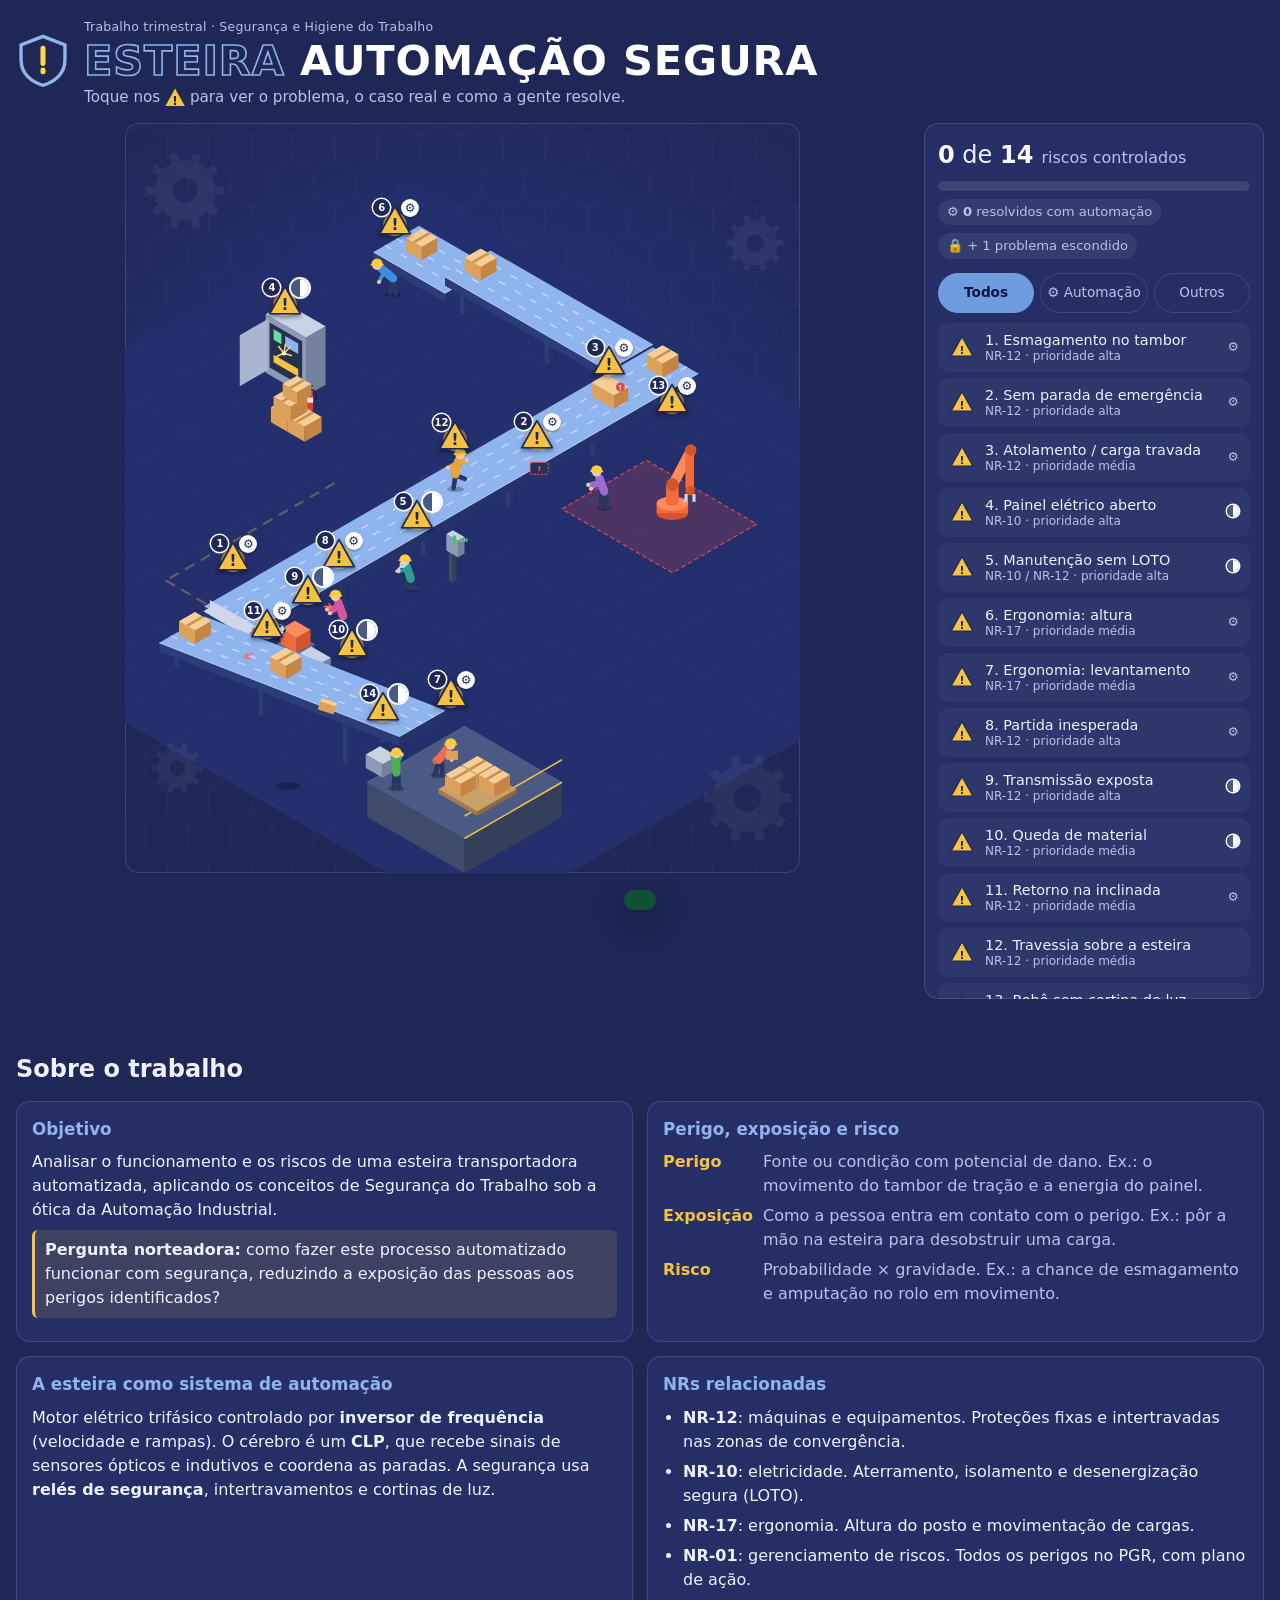
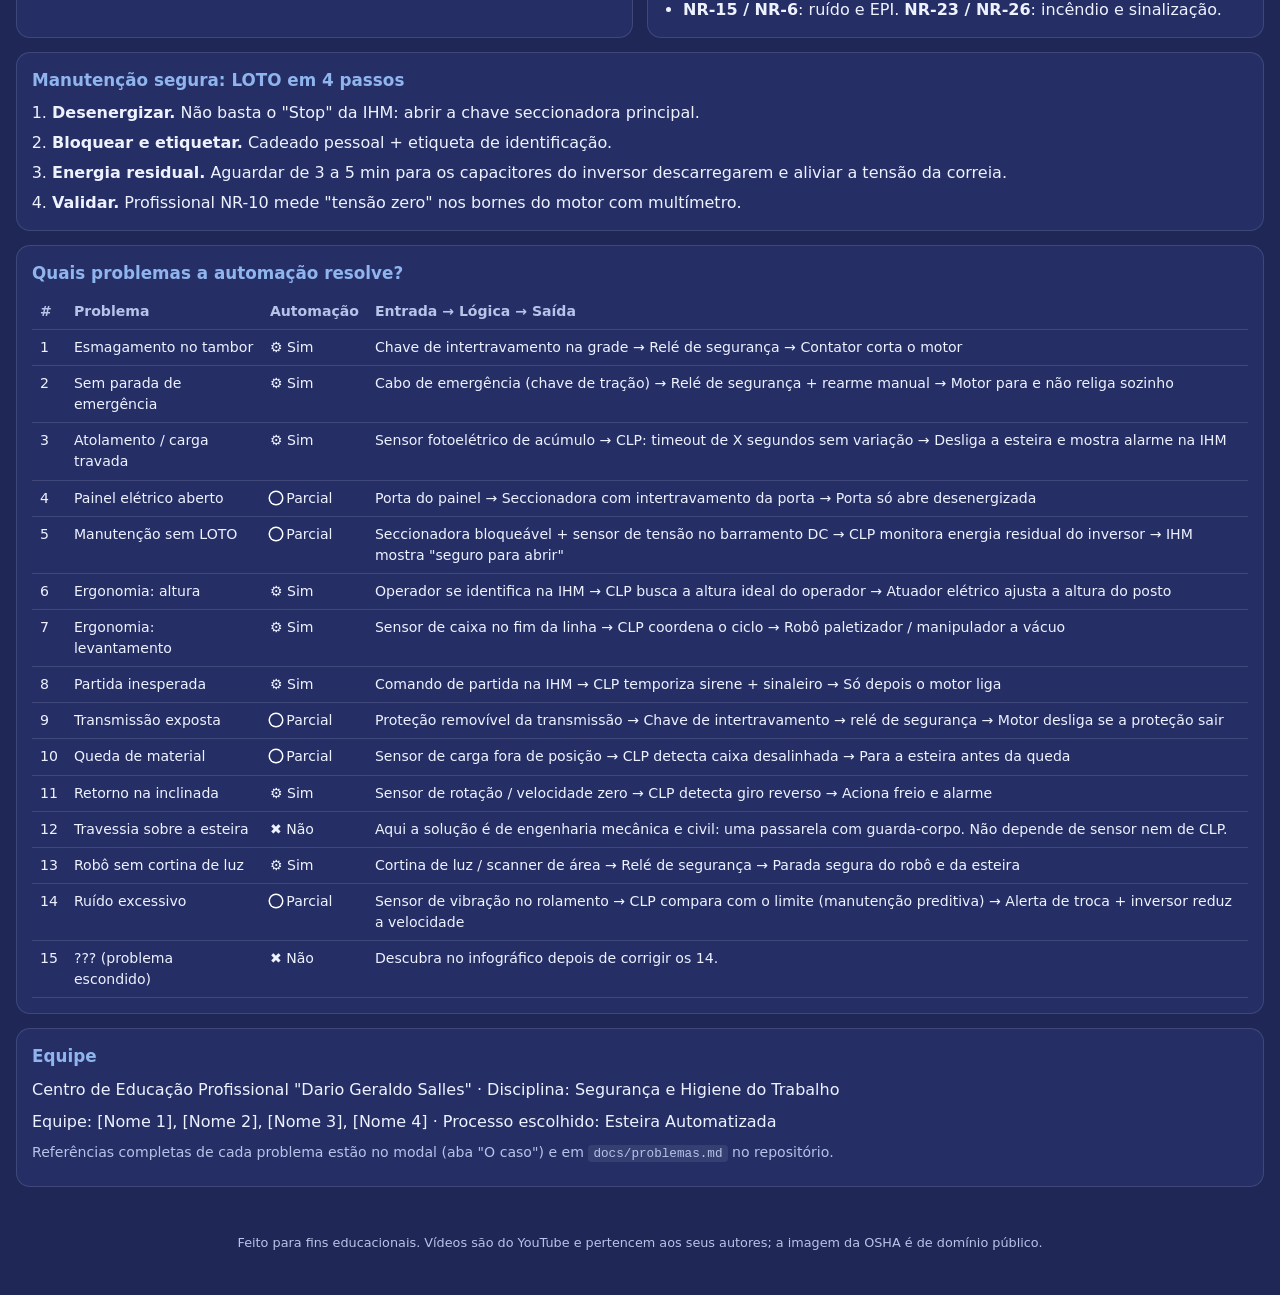
==== index.html @ 71535c14 "Infográfico interativo "Esteira Segura" Página estática (HTML/CSS/JS puro) com esteira isométrica an" ====
<!doctype html>
<html lang="pt-BR">
<head>
  <meta charset="utf-8">
  <meta name="viewport" content="width=device-width, initial-scale=1, viewport-fit=cover">
  <title>Esteira Segura</title>
  <meta name="description" content="Infográfico interativo: os riscos de uma esteira automatizada e como a automação e as NRs resolvem cada um.">
  <meta name="theme-color" content="#1e2756">
  <link rel="icon" href="data:image/svg+xml,%3Csvg xmlns='http://www.w3.org/2000/svg' viewBox='0 0 64 64'%3E%3Cpath d='M32 4 L58 14 V32 C58 48 46 58 32 62 C18 58 6 48 6 32 V14 Z' fill='%232ecc71'/%3E%3Cpath d='M20 32 l9 9 l16 -18' stroke='white' stroke-width='6' fill='none' stroke-linecap='round'/%3E%3C/svg%3E">
  <link rel="stylesheet" href="css/style.css">
</head>
<body>
  <a class="pular" href="#legenda">Pular para a lista de problemas</a>

  <header class="topo">
    <div class="topo-icone" aria-hidden="true">
      <svg viewBox="0 0 64 64"><path d="M32 4 L58 14 V32 C58 48 46 58 32 62 C18 58 6 48 6 32 V14 Z" fill="none" stroke="currentColor" stroke-width="4"/><path d="M32 18 v18 M32 44 v2" stroke="#ffd84d" stroke-width="6" stroke-linecap="round"/></svg>
    </div>
    <div>
      <p class="topo-pre">Trabalho trimestral · Segurança e Higiene do Trabalho</p>
      <h1><span class="contorno">ESTEIRA</span> <span class="forte">AUTOMAÇÃO SEGURA</span></h1>
      <p class="topo-sub">Toque nos <span class="mini-alerta" aria-hidden="true">!</span> para ver o problema, o caso real e como a gente resolve.</p>
    </div>
  </header>

  <main class="layout">
    <section class="palco" aria-label="Infográfico da esteira">
      <div class="banner-escondido" id="banner-escondido" hidden>
        <strong>Ainda falta um!</strong> Turma, encontrem o problema escondido 🔍
        <button type="button" class="btn-link" id="btn-dica">Preciso de uma dica</button>
      </div>
      <div class="palco-scroll" id="palco-scroll">
        <div class="palco-inner" id="palco">
          <!-- SVG do cenário e pins entram aqui (js/app.js) -->
        </div>
      </div>
      <p class="dica-arraste" id="dica-arraste" aria-hidden="true">↔ arraste para explorar a esteira</p>
    </section>

    <aside class="painel-lateral" aria-label="Progresso e lista de problemas">
      <div class="placar">
        <div class="placar-linha">
          <span class="placar-num"><b id="cont-resolvidos">0</b> de <b id="cont-total">14</b></span>
          <span class="placar-txt">riscos controlados</span>
        </div>
        <div class="barra" role="progressbar" aria-valuemin="0" aria-valuemax="14" aria-valuenow="0" id="barra"><span id="barra-fill"></span></div>
        <div class="placar-extra">
          <span class="chip-auto">⚙ <b id="cont-auto">0</b> resolvidos com automação</span>
          <span class="chip-oculto" id="chip-oculto">🔒 + 1 problema escondido</span>
        </div>
      </div>

      <div class="filtros" role="group" aria-label="Filtrar problemas">
        <button type="button" class="filtro ativo" data-filtro="todos" aria-pressed="true">Todos</button>
        <button type="button" class="filtro" data-filtro="auto" aria-pressed="false">⚙ Automação</button>
        <button type="button" class="filtro" data-filtro="outros" aria-pressed="false">Outros</button>
      </div>

      <ol class="legenda" id="legenda"></ol>

      <div class="acoes-lateral">
        <button type="button" class="btn-sec" id="btn-reiniciar">↺ Reiniciar</button>
        <a class="btn-sec" href="#sobre">Sobre o trabalho ↓</a>
      </div>
    </aside>
  </main>

  <section class="sobre" id="sobre" aria-labelledby="sobre-titulo">
    <h2 id="sobre-titulo">Sobre o trabalho</h2>
    <div class="sobre-grid">
      <article class="cartao">
        <h3>Objetivo</h3>
        <p>Analisar o funcionamento e os riscos de uma esteira transportadora automatizada, aplicando os conceitos de Segurança do Trabalho sob a ótica da Automação Industrial.</p>
        <p class="destaque"><b>Pergunta norteadora:</b> como fazer este processo automatizado funcionar com segurança, reduzindo a exposição das pessoas aos perigos identificados?</p>
      </article>
      <article class="cartao">
        <h3>Perigo, exposição e risco</h3>
        <dl class="triade">
          <dt>Perigo</dt><dd>Fonte ou condição com potencial de dano. Ex.: o movimento do tambor de tração e a energia do painel.</dd>
          <dt>Exposição</dt><dd>Como a pessoa entra em contato com o perigo. Ex.: pôr a mão na esteira para desobstruir uma carga.</dd>
          <dt>Risco</dt><dd>Probabilidade × gravidade. Ex.: a chance de esmagamento e amputação no rolo em movimento.</dd>
        </dl>
      </article>
      <article class="cartao">
        <h3>A esteira como sistema de automação</h3>
        <p>Motor elétrico trifásico controlado por <b>inversor de frequência</b> (velocidade e rampas). O cérebro é um <b>CLP</b>, que recebe sinais de sensores ópticos e indutivos e coordena as paradas. A segurança usa <b>relés de segurança</b>, intertravamentos e cortinas de luz.</p>
      </article>
      <article class="cartao">
        <h3>NRs relacionadas</h3>
        <ul class="lista-nr">
          <li><b>NR-12</b>: máquinas e equipamentos. Proteções fixas e intertravadas nas zonas de convergência.</li>
          <li><b>NR-10</b>: eletricidade. Aterramento, isolamento e desenergização segura (LOTO).</li>
          <li><b>NR-17</b>: ergonomia. Altura do posto e movimentação de cargas.</li>
          <li><b>NR-01</b>: gerenciamento de riscos. Todos os perigos no PGR, com plano de ação.</li>
          <li><b>NR-15 / NR-6</b>: ruído e EPI. <b>NR-23 / NR-26</b>: incêndio e sinalização.</li>
        </ul>
      </article>
      <article class="cartao cartao-largo">
        <h3>Manutenção segura: LOTO em 4 passos</h3>
        <ol class="passos-loto">
          <li><b>Desenergizar.</b> Não basta o "Stop" da IHM: abrir a chave seccionadora principal.</li>
          <li><b>Bloquear e etiquetar.</b> Cadeado pessoal + etiqueta de identificação.</li>
          <li><b>Energia residual.</b> Aguardar de 3 a 5 min para os capacitores do inversor descarregarem e aliviar a tensão da correia.</li>
          <li><b>Validar.</b> Profissional NR-10 mede "tensão zero" nos bornes do motor com multímetro.</li>
        </ol>
      </article>
      <article class="cartao cartao-largo">
        <h3>Quais problemas a automação resolve?</h3>
        <div class="tabela-wrap">
          <table class="tabela-auto" id="tabela-auto">
            <thead><tr><th>#</th><th>Problema</th><th>Automação</th><th>Entrada → Lógica → Saída</th></tr></thead>
            <tbody></tbody>
          </table>
        </div>
      </article>
      <article class="cartao cartao-largo">
        <h3>Equipe</h3>
        <p>Centro de Educação Profissional "Dario Geraldo Salles" · Disciplina: Segurança e Higiene do Trabalho</p>
        <p>Equipe: [Nome 1], [Nome 2], [Nome 3], [Nome 4] · Processo escolhido: Esteira Automatizada</p>
        <p class="nota">Referências completas de cada problema estão no modal (aba "O caso") e em <code>docs/problemas.md</code> no repositório.</p>
      </article>
    </div>
  </section>

  <footer class="rodape">
    <p>Feito para fins educacionais. Vídeos são do YouTube e pertencem aos seus autores; a imagem da OSHA é de domínio público.</p>
  </footer>

  <!-- Modal -->
  <div class="modal" id="modal" hidden>
    <div class="modal-fundo" data-fechar></div>
    <div class="modal-caixa" role="dialog" aria-modal="true" aria-labelledby="modal-titulo">
      <header class="modal-topo">
        <div class="modal-icone" id="modal-icone" aria-hidden="true"></div>
        <div class="modal-cab">
          <div class="modal-tags" id="modal-tags"></div>
          <h2 id="modal-titulo">Problema</h2>
        </div>
        <button type="button" class="modal-x" data-fechar aria-label="Fechar">×</button>
      </header>
      <nav class="abas" role="tablist">
        <button type="button" role="tab" class="aba" data-aba="video" aria-selected="true">▶ Vídeo</button>
        <button type="button" role="tab" class="aba" data-aba="caso" aria-selected="false">O caso</button>
        <button type="button" role="tab" class="aba" data-aba="solucao" aria-selected="false">Como resolvemos</button>
      </nav>
      <div class="modal-corpo" id="modal-corpo">
        <section class="painel-aba" data-painel="video" role="tabpanel"></section>
        <section class="painel-aba" data-painel="caso" role="tabpanel" hidden></section>
        <section class="painel-aba" data-painel="solucao" role="tabpanel" hidden></section>
      </div>
      <footer class="modal-rodape">
        <button type="button" class="btn-sec" id="btn-proxima">Próxima →</button>
        <button type="button" class="btn-corrigir" id="btn-corrigir">🛡 Corrigir problema</button>
      </footer>
    </div>
  </div>

  <div class="toast" id="toast" role="status" aria-live="polite"></div>
  <div class="confete" id="confete" aria-hidden="true"></div>

  <div class="selo-final" id="selo-final" hidden>
    <div class="selo-caixa" role="dialog" aria-modal="true" aria-labelledby="selo-titulo">
      <div class="selo-escudo" aria-hidden="true">
        <svg viewBox="0 0 64 64"><path d="M32 4 L58 14 V32 C58 48 46 58 32 62 C18 58 6 48 6 32 V14 Z" fill="#2ecc71"/><path d="M20 32 l9 9 l16 -18" stroke="#fff" stroke-width="6" fill="none" stroke-linecap="round"/></svg>
      </div>
      <h2 id="selo-titulo">ESTEIRA SEGURA</h2>
      <p id="selo-texto">Todos os riscos foram controlados.</p>
      <button type="button" class="btn-corrigir" id="btn-selo-ok">Continuar</button>
    </div>
  </div>

  <script src="js/data.js"></script>
  <script src="js/iso.js"></script>
  <script src="js/scene.js"></script>
  <script src="js/animations.js"></script>
  <script src="js/app.js"></script>
</body>
</html>
---- css/style.css ----
/* ===== Tokens ===== */
:root {
  --bg: #1e2756;
  --bg-2: #252f66;
  --bg-3: #2d3878;
  --linha: rgba(255, 255, 255, .12);
  --texto: #eef2ff;
  --texto-2: #b8c3e8;
  --azul: #6f9be0;
  --azul-claro: #8fb4ee;
  --laranja: #f26b3a;
  --amarelo: #f5c242;
  --verde: #2ecc71;
  --verde-esc: #1e9e55;
  --vermelho: #e04848;
  --raio: 14px;
  --sombra: 0 10px 30px rgba(0, 0, 0, .35);
  --fonte: system-ui, -apple-system, "Segoe UI", Roboto, Ubuntu, "Helvetica Neue", Arial, sans-serif;
  color-scheme: dark;
}

* { box-sizing: border-box; }
html { -webkit-text-size-adjust: 100%; scroll-behavior: smooth; }
body {
  margin: 0;
  background: var(--bg);
  color: var(--texto);
  font-family: var(--fonte);
  font-size: 16px;
  line-height: 1.5;
  overflow-x: hidden;
}
button { font: inherit; color: inherit; }
a { color: var(--azul-claro); }
code { background: rgba(255,255,255,.08); padding: 1px 5px; border-radius: 4px; font-size: .9em; }

.pular { position: absolute; left: -9999px; }
.pular:focus { left: 16px; top: 16px; z-index: 99; background: var(--amarelo); color: #222; padding: 8px 12px; border-radius: 8px; }

:focus-visible { outline: 3px solid var(--amarelo); outline-offset: 2px; }

/* ===== Topo ===== */
.topo {
  display: flex; gap: 14px; align-items: center;
  padding: 18px 16px 6px;
  max-width: 1280px; margin: 0 auto;
}
.topo-icone { width: 54px; flex: 0 0 54px; color: var(--azul-claro); }
.topo-pre { margin: 0; font-size: .78rem; color: var(--texto-2); letter-spacing: .02em; }
h1 { margin: 2px 0 2px; line-height: 1.05; font-size: clamp(1.5rem, 6vw, 2.6rem); letter-spacing: .02em; }
h1 .contorno { color: transparent; -webkit-text-stroke: 1.6px var(--azul-claro); font-weight: 900; }
h1 .forte { font-weight: 800; color: #fff; }
.topo-sub { margin: 4px 0 0; color: var(--texto-2); font-size: .95rem; }
.mini-alerta {
  display: inline-grid; place-items: center; width: 20px; height: 18px; vertical-align: -3px;
  background: var(--amarelo); color: #222; font-weight: 900; font-size: 12px;
  clip-path: polygon(50% 0, 100% 100%, 0 100%); padding-top: 4px;
}

/* ===== Layout ===== */
.layout {
  display: grid; gap: 16px;
  grid-template-columns: minmax(0, 1fr);
  max-width: 1280px; margin: 0 auto; padding: 8px 16px 24px;
}
@media (min-width: 1000px) {
  .layout { grid-template-columns: minmax(0, 1fr) 340px; align-items: start; }
  .painel-lateral { position: sticky; top: 12px; max-height: calc(100vh - 24px); overflow: auto; }
}

/* ===== Palco ===== */
.palco { position: relative; min-width: 0; }
.palco-inner {
  position: relative;
  width: 100%;
  max-width: calc((100vh - 150px) * .9);
  min-width: 288px;
  margin: 0 auto;
  aspect-ratio: 900 / 1000;
  border-radius: var(--raio);
  background: radial-gradient(120% 80% at 50% 40%, #27327a 0%, #1e2756 70%);
  box-shadow: inset 0 0 0 1px var(--linha);
  overflow: hidden;
}
@media (max-width: 999px) { .palco-inner { max-width: 100%; } }
.dica-arraste { display: none; }
/* celular: cenário maior que a tela, com rolagem lateral (como um mapa) */
@media (max-width: 640px) {
  .palco-scroll { overflow-x: auto; overflow-y: hidden; margin: 0 -16px; padding: 0 16px; -webkit-overflow-scrolling: touch; scrollbar-width: thin; }
  .palco-inner { width: 600px; max-width: none; }
  .dica-arraste { display: block; text-align: center; font-size: .8rem; color: var(--texto-2); margin: 6px 0 0; transition: opacity .4s; }
  .dica-arraste.some { opacity: 0; }
}
.cena { position: absolute; inset: 0; width: 100%; height: 100%; display: block; }

/* ===== Animações do cenário ===== */
.belt-dash { animation: correia 1.1s linear infinite; }
@keyframes correia { to { stroke-dashoffset: -24; } }
.spin-dash { animation: correia 1.4s linear infinite; }
.correia-anda { animation: correia .5s linear infinite; }
.spin { animation: gira 1.2s linear infinite; }
.gira { animation: gira 40s linear infinite; }
.gira-rev { animation: gira 50s linear infinite reverse; }
@keyframes gira { to { transform: rotate(360deg); } }
.mover { animation: mover var(--t) linear infinite; animation-delay: var(--d); }
@keyframes mover {
  0% { transform: translate(0, 0); opacity: 0; }
  6% { opacity: 1; }
  94% { opacity: 1; }
  100% { transform: translate(var(--dx), var(--dy)); opacity: 0; }
}
.escorrega { animation: escorrega 2.6s ease-in infinite; }
@keyframes escorrega {
  0%, 25% { transform: translate(0, 0); }
  80%, 100% { transform: translate(var(--dx), var(--dy)); }
}
.cai { animation: cai 2.4s ease-in infinite; }
@keyframes cai {
  0%, 30% { transform: translate(0, 0) rotate(0); opacity: 1; }
  85% { transform: translate(-8px, 70px) rotate(-60deg); opacity: 1; }
  100% { transform: translate(-8px, 70px) rotate(-60deg); opacity: 0; }
}
.treme { animation: treme .25s linear infinite; }
@keyframes treme { 50% { transform: translate(1px, -1px); } }
.blink { animation: blink 1s steps(2, start) infinite; }
@keyframes blink { to { visibility: hidden; } }
.feixe { animation: feixe 1.2s ease-in-out infinite; }
@keyframes feixe { 50% { opacity: .35; } }
.faisca { animation: faisca .7s steps(2) infinite; transform-box: fill-box; }
@keyframes faisca { 50% { opacity: 0; } }
.onda { animation: onda 1.2s ease-out infinite; opacity: 0; }
.onda.o2 { animation-delay: .25s; }
.onda.o3 { animation-delay: .5s; }
@keyframes onda { 0% { opacity: 0; } 30% { opacity: 1; } 100% { opacity: 0; } }
.ondas { animation: feixe .6s ease-in-out infinite; }
.robo-junta { animation: robo1 3.2s ease-in-out infinite; }
.robo-junta2 { animation: robo2 3.2s ease-in-out infinite; }
@keyframes robo1 { 0%, 100% { transform: rotate(-14deg); } 50% { transform: rotate(16deg); } }
@keyframes robo2 { 0%, 100% { transform: rotate(10deg); } 50% { transform: rotate(-25deg); } }
.balanca { animation: balanca 2s ease-in-out infinite; }
@keyframes balanca { 0%, 100% { transform: rotate(-8deg); } 50% { transform: rotate(8deg); } }

/* estados dos problemas */
.prob .seguro { display: none; }
.prob.fixed .perigo { display: none; }
.prob.fixed .seguro { display: inline; animation: aparece .6s ease-out; }
@keyframes aparece { from { opacity: 0; } to { opacity: 1; } }

/* pausa quando o modal está aberto ou a aba está oculta */
.pausado .cena *, .pausado .cena { animation-play-state: paused !important; }

/* ===== Pins ===== */
.pin {
  position: absolute;
  width: 44px; height: 44px;
  margin: -40px 0 0 -22px; /* a ponta do pin fica no ponto */
  border: 0; padding: 0; background: none; cursor: pointer;
  display: grid; place-items: center;
  z-index: 2;
  transition: opacity .25s, transform .25s;
  -webkit-tap-highlight-color: transparent;
}
.pin svg { width: 34px; height: 34px; overflow: visible; filter: drop-shadow(0 2px 2px rgba(0,0,0,.45)); }
.pin .pulso { transform-origin: 50% 60%; animation: pulso 1.4s ease-in-out infinite; }
@keyframes pulso { 0%, 100% { transform: scale(1); } 50% { transform: scale(1.12); } }
.pin .onda-pin { transform-origin: 50% 60%; animation: ondaPin 1.8s ease-out infinite; }
@keyframes ondaPin { from { transform: scale(.6); opacity: .8; } to { transform: scale(1.7); opacity: 0; } }
.pin .num {
  position: absolute; top: 0; left: 0;
  min-width: 17px; height: 17px; border-radius: 9px;
  background: #1e2756; color: #fff; font-size: 10px; font-weight: 800; line-height: 17px; text-align: center;
  box-shadow: 0 0 0 1.5px #fff;
}
.pin .auto {
  position: absolute; right: -2px; top: 0;
  width: 18px; height: 18px; border-radius: 50%;
  background: #fff; color: #1e2756; font-size: 12px; line-height: 18px; text-align: center; font-weight: 900;
  box-shadow: 0 1px 2px rgba(0,0,0,.4);
}
.pin .auto.parcial, .legenda .a .meia, .tag .meia { background: linear-gradient(90deg, #4a5a85 50%, #fff 50%); }
.pin .auto.parcial { box-shadow: 0 0 0 2px #fff, 0 1px 2px rgba(0,0,0,.4); }
.meia { display: inline-block; width: 12px; height: 12px; border-radius: 50%; vertical-align: -1px; box-shadow: 0 0 0 1.5px #fff; }
.pin:hover svg, .pin:focus-visible svg { transform: scale(1.1); }
.pin.resolvido .pulso { animation: pop .5s ease-out; }
@keyframes pop { 0% { transform: scale(.3); } 70% { transform: scale(1.25); } 100% { transform: scale(1); } }
.pin.apagado { opacity: .18; transform: scale(.8); }

/* área do problema escondido */
.alvo-escondido {
  position: absolute; width: 11%; height: 12%;
  transform: translate(-50%, -70%);
  border: 0; background: transparent; padding: 0;
  pointer-events: none; z-index: 1; border-radius: 12px;
}
.alvo-escondido.liberado { pointer-events: auto; cursor: pointer; }
.alvo-escondido.liberado:hover, .alvo-escondido.liberado:focus-visible { box-shadow: 0 0 0 2px rgba(255,255,255,.35); }
.alvo-escondido.dica { animation: dica 1.6s ease-in-out infinite; }
@keyframes dica { 0%, 100% { box-shadow: 0 0 0 0 rgba(245,194,66,0); } 50% { box-shadow: 0 0 22px 6px rgba(245,194,66,.55); } }

.banner-escondido {
  margin: 0 auto 10px; max-width: 640px;
  background: linear-gradient(90deg, #f5c242, #ffdf7a); color: #222;
  padding: 10px 14px; border-radius: 12px; text-align: center; font-size: .95rem;
  box-shadow: var(--sombra);
  animation: aparece .5s ease-out;
}
.banner-escondido .btn-link { background: none; border: 0; text-decoration: underline; cursor: pointer; color: #3a2a00; font-weight: 600; margin-left: 6px; padding: 4px; }

/* ===== Painel lateral ===== */
.painel-lateral {
  background: var(--bg-2); border-radius: var(--raio); padding: 14px;
  box-shadow: inset 0 0 0 1px var(--linha);
}
.placar-linha { display: flex; align-items: baseline; gap: 8px; flex-wrap: wrap; }
.placar-num { font-size: 1.5rem; }
.placar-num b { color: #fff; }
.placar-txt { color: var(--texto-2); }
.barra { height: 10px; background: rgba(255,255,255,.1); border-radius: 6px; overflow: hidden; margin: 8px 0; }
.barra span { display: block; height: 100%; width: 0; background: linear-gradient(90deg, var(--verde-esc), var(--verde)); transition: width .6s ease; }
.placar-extra { display: flex; gap: 8px; flex-wrap: wrap; font-size: .82rem; }
.chip-auto, .chip-oculto { background: rgba(255,255,255,.07); padding: 3px 9px; border-radius: 20px; color: var(--texto-2); }
.chip-oculto.aberto { background: var(--amarelo); color: #222; font-weight: 700; }

.filtros { display: flex; gap: 6px; margin: 14px 0 10px; }
.filtro {
  flex: 1; white-space: nowrap; border: 1px solid var(--linha); background: transparent; border-radius: 20px;
  padding: 8px 6px; cursor: pointer; font-size: .85rem; color: var(--texto-2); min-height: 40px;
}
.filtro.ativo { background: var(--azul); border-color: var(--azul); color: #0e1640; font-weight: 700; }

.legenda { list-style: none; margin: 0; padding: 0; display: grid; gap: 6px; }
@media (min-width: 560px) and (max-width: 999px) { .legenda { grid-template-columns: 1fr 1fr; } }
.legenda button {
  width: 100%; display: flex; align-items: center; gap: 10px;
  background: rgba(255,255,255,.04); border: 1px solid transparent; border-radius: 10px;
  padding: 7px 10px; cursor: pointer; text-align: left; min-height: 44px;
}
.legenda button:hover { border-color: var(--linha); background: rgba(255,255,255,.07); }
.legenda .ic { flex: 0 0 26px; height: 26px; display: grid; place-items: center; }
.legenda .ic svg { width: 24px; height: 24px; }
.legenda .t { flex: 1; font-size: .9rem; line-height: 1.25; }
.legenda .t small { display: block; color: var(--texto-2); font-size: .75rem; }
.legenda .a { font-size: .8rem; color: var(--texto-2); }
.legenda li.apagado { opacity: .35; }
.legenda li.resolvido .t { color: #b9f3cf; }
.legenda li.escondido { display: none; }
.legenda li.escondido.revelado { display: block; }

.acoes-lateral { display: flex; gap: 8px; margin-top: 12px; flex-wrap: wrap; }
.btn-sec {
  display: inline-flex; align-items: center; justify-content: center; gap: 6px;
  border: 1px solid var(--linha); background: rgba(255,255,255,.05); border-radius: 10px;
  padding: 9px 14px; cursor: pointer; text-decoration: none; color: var(--texto); min-height: 42px; font-size: .9rem;
}
.btn-sec:hover { background: rgba(255,255,255,.1); }
.btn-corrigir {
  white-space: nowrap;
  border: 0; border-radius: 12px; padding: 11px 18px; cursor: pointer; font-weight: 800;
  background: linear-gradient(180deg, #3ddc84, #22b35e); color: #062b16; min-height: 46px;
  box-shadow: 0 4px 0 #157a3f; transition: transform .1s;
}
.btn-corrigir:active { transform: translateY(2px); box-shadow: 0 2px 0 #157a3f; }
.btn-corrigir.reabrir { background: linear-gradient(180deg, #ffd977, #f5c242); color: #3a2a00; box-shadow: 0 4px 0 #b88c1f; }
.btn-corrigir[disabled] { opacity: .6; cursor: default; }

/* ===== Sobre ===== */
.sobre { max-width: 1280px; margin: 10px auto 0; padding: 8px 16px 24px; }
.sobre h2 { font-size: 1.5rem; margin: 10px 0 14px; }
.sobre-grid { display: grid; gap: 14px; grid-template-columns: minmax(0, 1fr); }
@media (min-width: 760px) { .sobre-grid { grid-template-columns: minmax(0, 1fr) minmax(0, 1fr); } .cartao-largo { grid-column: 1 / -1; } }
.cartao { background: var(--bg-2); border-radius: var(--raio); padding: 16px; box-shadow: inset 0 0 0 1px var(--linha); }
.cartao h3 { margin: 0 0 8px; font-size: 1.05rem; color: var(--azul-claro); }
.cartao p { margin: 0 0 8px; }
.destaque { background: rgba(245,194,66,.12); border-left: 3px solid var(--amarelo); padding: 8px 10px; border-radius: 6px; }
.triade { margin: 0; display: grid; grid-template-columns: auto 1fr; gap: 6px 10px; }
.triade dt { font-weight: 800; color: var(--amarelo); }
.triade dd { margin: 0; color: var(--texto-2); }
.lista-nr, .passos-loto { margin: 0; padding-left: 20px; display: grid; gap: 6px; }
.tabela-wrap { overflow-x: auto; }
.tabela-auto { width: 100%; border-collapse: collapse; font-size: .88rem; min-width: 520px; }
.tabela-auto th, .tabela-auto td { padding: 7px 8px; border-bottom: 1px solid var(--linha); text-align: left; vertical-align: top; }
.tabela-auto th { color: var(--texto-2); font-weight: 600; }
.nota { color: var(--texto-2); font-size: .88rem; }
.rodape { text-align: center; color: var(--texto-2); font-size: .8rem; padding: 10px 16px 30px; }

/* ===== Modal ===== */
.modal { position: fixed; inset: 0; z-index: 50; display: flex; align-items: flex-end; justify-content: center; }
.modal[hidden] { display: none; }
.modal-fundo { position: absolute; inset: 0; background: rgba(8, 12, 35, .7); animation: aparece .2s; }
.modal-caixa {
  position: relative; width: 100%; max-height: 94vh; max-height: 94dvh;
  background: var(--bg-2); border-radius: 18px 18px 0 0;
  display: flex; flex-direction: column; box-shadow: var(--sombra);
  animation: sobe .3s ease-out;
}
@keyframes sobe { from { transform: translateY(40px); opacity: 0; } to { transform: none; opacity: 1; } }
@media (min-width: 760px) {
  .modal { align-items: center; padding: 16px; }
  .modal-caixa { max-width: 760px; border-radius: 18px; height: min(92vh, 760px); max-height: none; }
}
.modal-topo { flex-shrink: 0; display: flex; gap: 12px; align-items: flex-start; padding: 14px 14px 8px; }
.modal-icone { width: 42px; height: 42px; flex: 0 0 42px; }
.modal-icone svg { width: 100%; height: 100%; }
.modal-cab { flex: 1; min-width: 0; }
.modal-cab h2 { margin: 2px 0 0; font-size: 1.15rem; line-height: 1.25; }
.modal-tags { display: flex; flex-wrap: wrap; gap: 5px; }
.tag { font-size: .7rem; font-weight: 700; padding: 2px 8px; border-radius: 20px; background: rgba(255,255,255,.1); letter-spacing: .02em; }
.tag.nr { background: var(--azul); color: #0e1640; }
.tag.alta { background: var(--vermelho); color: #fff; }
.tag.media { background: var(--amarelo); color: #3a2a00; }
.tag.baixa { background: #8fb4ee; color: #0e1640; }
.tag.auto-sim { background: #fff; color: #1e2756; }
.tag.auto-parcial { background: #dfe7ff; color: #4a5a85; }
.tag.auto-nao { background: rgba(255,255,255,.12); color: var(--texto-2); }
.tag.ok { background: var(--verde); color: #062b16; }
.modal-x { border: 0; background: rgba(255,255,255,.08); width: 40px; height: 40px; border-radius: 50%; font-size: 24px; line-height: 1; cursor: pointer; flex: 0 0 40px; }

.abas { flex-shrink: 0; display: flex; gap: 4px; padding: 0 14px; border-bottom: 1px solid var(--linha); overflow-x: auto; }
.aba {
  border: 0; background: none; padding: 10px 12px; cursor: pointer; color: var(--texto-2);
  border-bottom: 3px solid transparent; white-space: nowrap; font-weight: 600; font-size: .92rem;
}
.aba[aria-selected="true"] { color: #fff; border-bottom-color: var(--amarelo); }
.modal-corpo { overflow-y: auto; padding: 14px; flex: 1; -webkit-overflow-scrolling: touch; overscroll-behavior: contain; }
.painel-aba { animation: aparece .25s; }
.modal-rodape .btn-sec { white-space: nowrap; }
.modal-rodape {
  flex-shrink: 0;
  display: flex; gap: 8px; justify-content: space-between; align-items: center;
  padding: 10px 14px calc(10px + env(safe-area-inset-bottom)); border-top: 1px solid var(--linha);
}

/* conteúdo do modal */
.anim-box { background: #141b45; border-radius: 12px; overflow: hidden; position: relative; }
.anim-box svg { display: block; width: 100%; height: auto; max-height: 36vh; margin: 0 auto; }
.anim-legenda { display: flex; align-items: center; justify-content: space-between; gap: 8px; padding: 6px 10px; background: rgba(0,0,0,.25); font-size: .8rem; color: var(--texto-2); }
.anim-legenda .estado { font-weight: 800; }
.anim-legenda .estado.perigo { color: #ff8080; }
.anim-legenda .estado.seguro { color: #6ff0a6; }
.anim-ctrl { display: flex; gap: 4px; }
.anim-ctrl button { border: 0; background: rgba(255,255,255,.1); border-radius: 8px; width: 34px; height: 30px; cursor: pointer; }
.anim-alterna { display: flex; gap: 6px; margin: 8px 0 0; }
.anim-alterna button { flex: 1; border: 1px solid var(--linha); background: none; border-radius: 8px; padding: 6px; cursor: pointer; color: var(--texto-2); font-size: .85rem; min-height: 38px; }
.anim-alterna button.ativo { background: rgba(255,255,255,.1); color: #fff; }

.secao-tit { font-size: .8rem; text-transform: uppercase; letter-spacing: .08em; color: var(--texto-2); margin: 16px 0 8px; font-weight: 700; }
.videos { display: grid; gap: 10px; grid-template-columns: 1fr; }
@media (min-width: 520px) { .videos { grid-template-columns: 1fr 1fr; } }
.video-card { background: #141b45; border-radius: 10px; overflow: hidden; }
.video-fachada {
  position: relative; display: block; width: 100%; aspect-ratio: 16 / 9; border: 0; padding: 0; cursor: pointer;
  background: #0d1230 center / cover no-repeat;
}
.video-fachada::after {
  content: ""; position: absolute; left: 50%; top: 50%; width: 54px; height: 38px; transform: translate(-50%, -50%);
  background: #e53935 url("data:image/svg+xml,%3Csvg xmlns='http://www.w3.org/2000/svg' viewBox='0 0 24 24'%3E%3Cpath d='M8 5v14l11-7z' fill='white'/%3E%3C/svg%3E") center / 22px no-repeat;
  border-radius: 10px; box-shadow: 0 2px 8px rgba(0,0,0,.5);
}
.video-fachada.externo::before {
  content: "abre no YouTube ↗"; position: absolute; right: 6px; top: 6px; font-size: .7rem; background: rgba(0,0,0,.7); padding: 2px 6px; border-radius: 6px; color: #fff;
}
.video-card iframe { display: block; width: 100%; aspect-ratio: 16 / 9; border: 0; }
.video-info { padding: 7px 10px; font-size: .84rem; line-height: 1.3; }
.video-info a { font-size: .75rem; }

.ref-card { background: #141b45; border-radius: 10px; padding: 12px; margin-bottom: 10px; border-left: 4px solid var(--amarelo); }
.ref-card.caso { border-left-color: var(--vermelho); }
.ref-card.imagem { border-left-color: var(--azul); }
.ref-card .tipo { font-size: .7rem; font-weight: 800; letter-spacing: .08em; text-transform: uppercase; color: var(--texto-2); }
.ref-card h4 { margin: 2px 0 6px; font-size: .98rem; }
.ref-card p { margin: 0 0 6px; font-size: .9rem; color: #dbe2ff; }
.ref-card .fonte { font-size: .78rem; color: var(--texto-2); }
.ref-card img { display: block; max-width: 100%; width: 320px; image-rendering: auto; border-radius: 6px; background: #fff; margin: 6px 0; }

.triade-cards { display: grid; gap: 8px; grid-template-columns: 1fr; }
@media (min-width: 520px) { .triade-cards { grid-template-columns: repeat(3, 1fr); } }
.tc { background: #141b45; border-radius: 10px; padding: 10px; font-size: .88rem; }
.tc b { display: block; font-size: .72rem; letter-spacing: .08em; text-transform: uppercase; margin-bottom: 3px; }
.tc.perigo b { color: #ff8080; } .tc.expo b { color: var(--amarelo); } .tc.risco b { color: #ffb36b; }
.info-lista { display: grid; grid-template-columns: auto 1fr; gap: 4px 10px; font-size: .9rem; margin: 10px 0 0; }
.info-lista dt { color: var(--texto-2); }
.info-lista dd { margin: 0; }

.solucao-lista { padding-left: 0; list-style: none; display: grid; gap: 6px; margin: 0; }
.solucao-lista li { background: #141b45; border-radius: 10px; padding: 9px 12px 9px 38px; position: relative; font-size: .92rem; }
.solucao-lista li::before { content: "✔"; position: absolute; left: 12px; top: 8px; color: var(--verde); font-weight: 900; }
.como { background: rgba(46,204,113,.12); border-left: 3px solid var(--verde); padding: 9px 12px; border-radius: 8px; margin: 10px 0 0; font-size: .92rem; }

.cadeia { background: #141b45; border-radius: 12px; padding: 12px; }
.cadeia-nos { display: grid; grid-template-columns: 1fr auto 1fr auto 1fr; align-items: center; gap: 4px; }
.no { background: var(--bg-3); border-radius: 10px; padding: 8px 6px; text-align: center; font-size: .78rem; line-height: 1.2; min-height: 92px; display: flex; flex-direction: column; align-items: center; justify-content: flex-start; gap: 4px; }
.no svg { width: 34px; height: 34px; }
.no b { font-size: .66rem; letter-spacing: .08em; text-transform: uppercase; color: var(--texto-2); }
.seta { position: relative; width: 22px; height: 4px; background: rgba(255,255,255,.15); border-radius: 2px; }
.seta::after { content: ""; position: absolute; right: -2px; top: -4px; border: 6px solid transparent; border-left-color: rgba(255,255,255,.3); border-right: 0; }
.seta i { position: absolute; top: -2px; width: 8px; height: 8px; border-radius: 50%; background: var(--amarelo); box-shadow: 0 0 8px var(--amarelo); animation: sinal 1.6s linear infinite; }
.seta.s2 i { animation-delay: .8s; }
@keyframes sinal { from { left: -4px; opacity: 0; } 20% { opacity: 1; } 80% { opacity: 1; } to { left: 18px; opacity: 0; } }
.cadeia p { margin: 10px 0 0; font-size: .88rem; color: #dbe2ff; }
.cadeia.sem { border: 1px dashed var(--linha); }
@media (max-width: 420px) {
  .cadeia-nos { grid-template-columns: 1fr; }
  .seta { width: 4px; height: 16px; margin: 0 auto; }
  .seta::after { display: none; }
  .seta i { left: -2px !important; animation-name: sinalV; }
  @keyframes sinalV { from { top: -4px; opacity: 0; } 20% { opacity: 1; } to { top: 14px; opacity: 0; } }
  .no { min-height: 0; flex-direction: row; justify-content: flex-start; text-align: left; }
}
.resolvido-faixa { background: rgba(46,204,113,.15); color: #b9f3cf; border-radius: 10px; padding: 8px 12px; margin-bottom: 10px; font-weight: 700; }

/* ===== Toast, confete, selo ===== */
.toast {
  position: fixed; left: 50%; bottom: 18px; transform: translate(-50%, 140%);
  background: #0f5132; color: #d1f7e2; padding: 10px 16px; border-radius: 12px; z-index: 80;
  box-shadow: var(--sombra); font-weight: 700; transition: transform .35s ease; max-width: calc(100% - 32px);
}
.toast.show { transform: translate(-50%, 0); }
.confete { position: fixed; inset: 0; pointer-events: none; z-index: 90; overflow: hidden; }
.confete i { position: absolute; top: -12px; width: 8px; height: 14px; border-radius: 2px; animation: confete linear forwards; }
@keyframes confete { to { transform: translate(var(--x), 110vh) rotate(720deg); } }
.selo-final { position: fixed; inset: 0; z-index: 85; display: grid; place-items: center; background: rgba(8,12,35,.75); padding: 16px; }
.selo-final[hidden] { display: none; }
.selo-caixa { background: var(--bg-2); border-radius: 20px; padding: 24px; text-align: center; max-width: 380px; box-shadow: var(--sombra); animation: sobe .4s ease-out; }
.selo-escudo { width: 96px; margin: 0 auto 6px; animation: pop .7s ease-out; }
.selo-caixa h2 { margin: 6px 0; letter-spacing: .06em; color: #6ff0a6; }

/* ===== Movimento reduzido ===== */
@media (prefers-reduced-motion: reduce) {
  *, *::before, *::after { animation-duration: .001s !important; animation-iteration-count: 1 !important; transition: none !important; scroll-behavior: auto !important; }
  .mover { opacity: 1 !important; animation: none !important; }
}
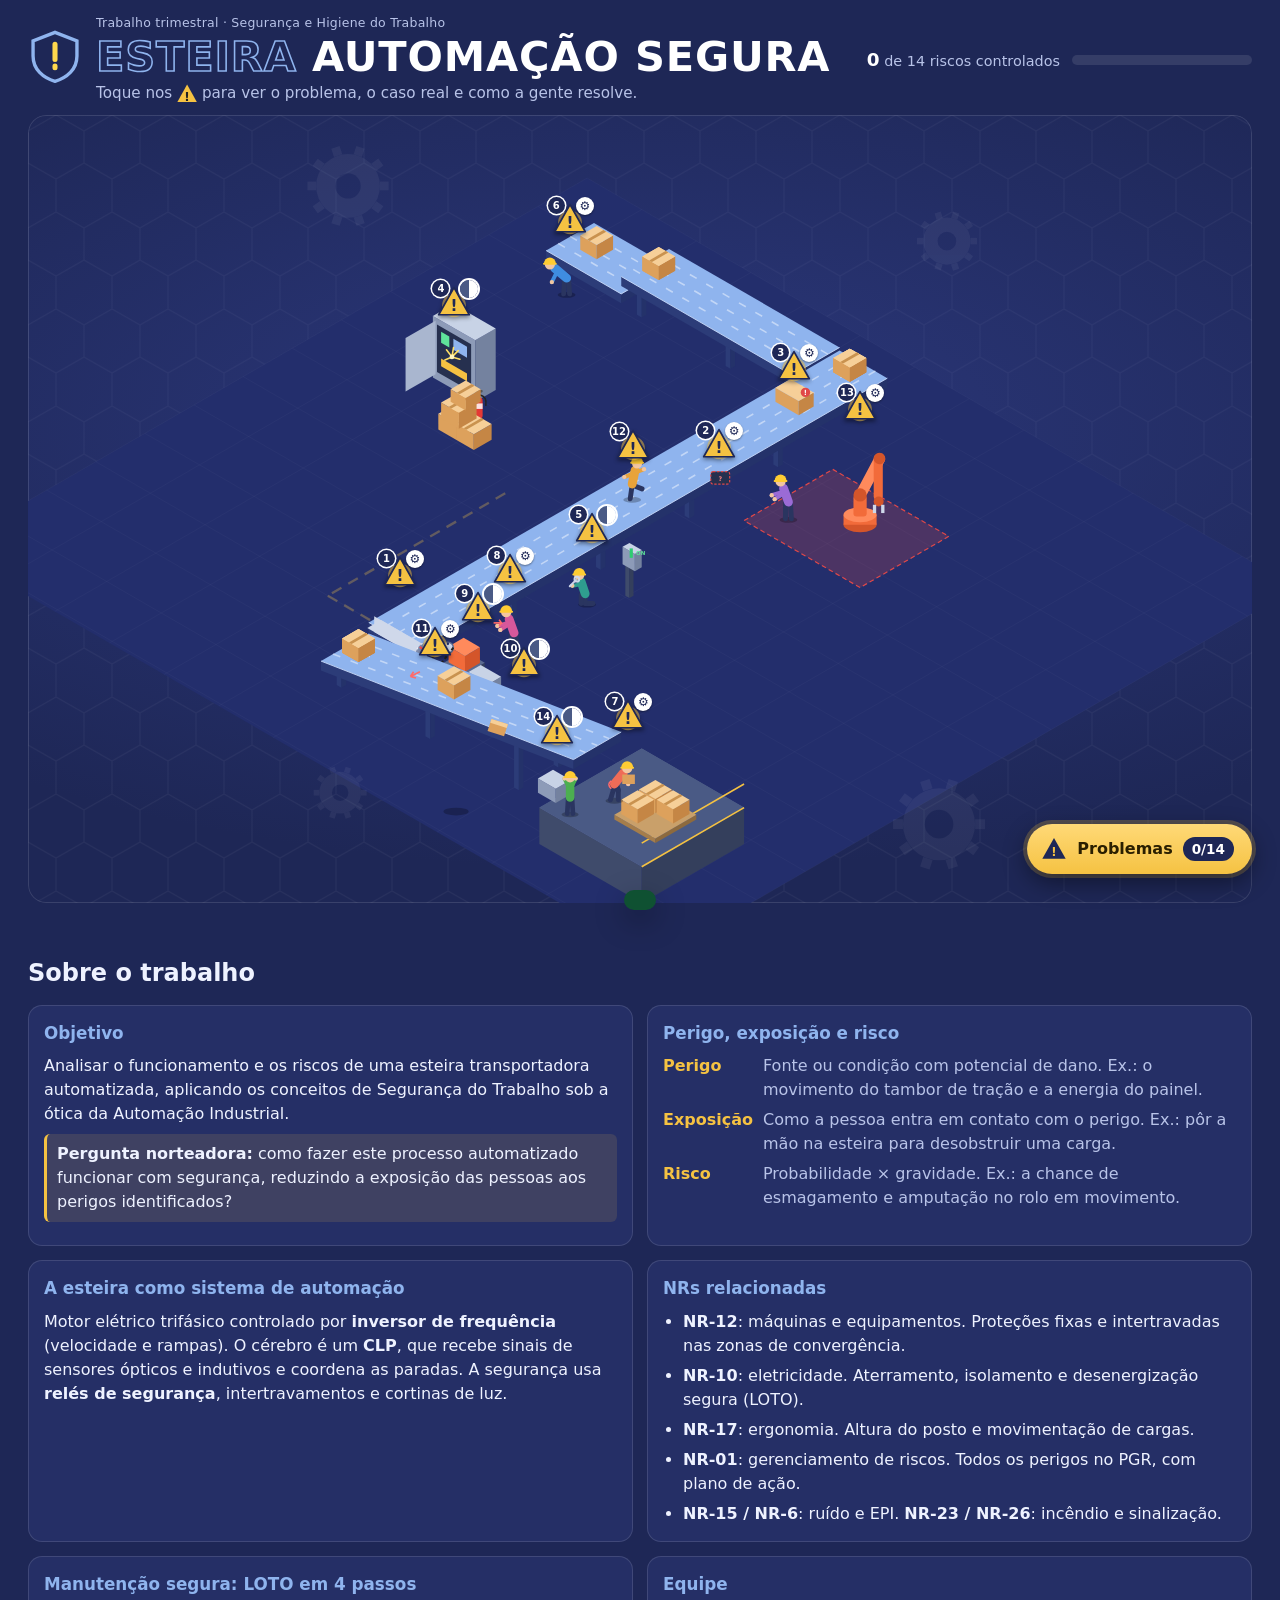
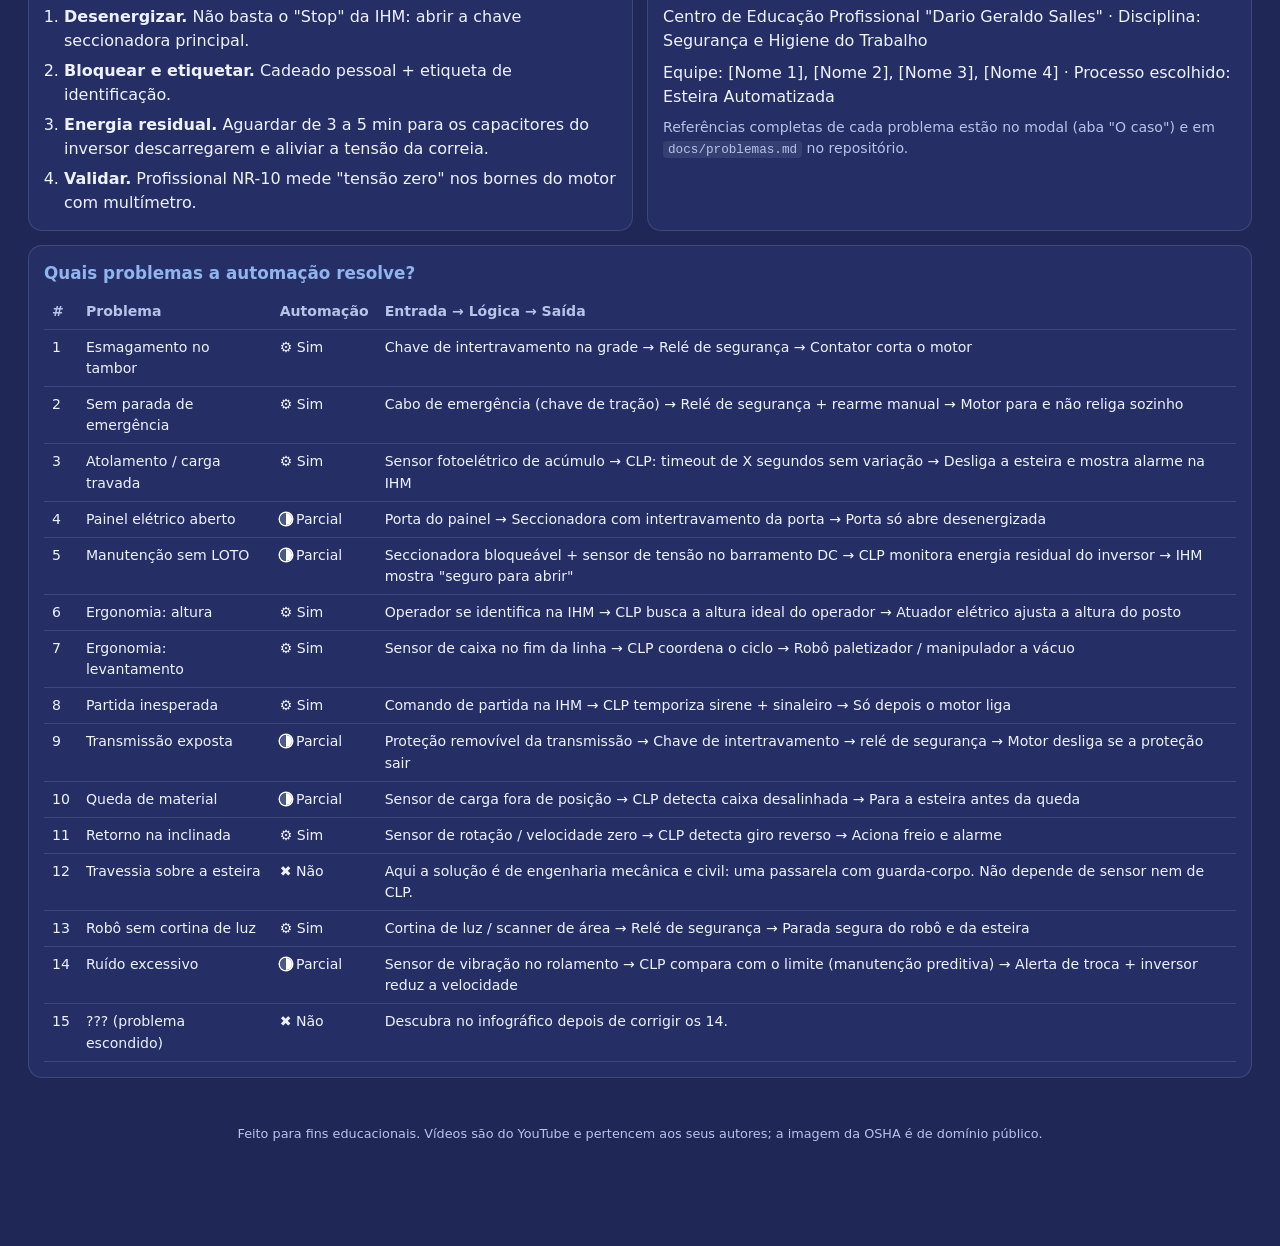
==== commit 1945a5eb: "Desktop em largura total, botão flutuante e limpar progresso - Palco, topo e seção "Sobre" ocupam a " ====
--- a/index.html
+++ b/index.html
@@ -21,6 +21,10 @@
       <h1><span class="contorno">ESTEIRA</span> <span class="forte">AUTOMAÇÃO SEGURA</span></h1>
       <p class="topo-sub">Toque nos <span class="mini-alerta" aria-hidden="true">!</span> para ver o problema, o caso real e como a gente resolve.</p>
     </div>
+    <div class="topo-prog" aria-hidden="true">
+      <span><b id="topo-cont">0</b> de <span id="topo-total">14</span> riscos controlados</span>
+      <div class="barra"><span id="topo-fill"></span></div>
+    </div>
   </header>
 
   <main class="layout">
@@ -29,6 +33,16 @@
         <strong>Ainda falta um!</strong> Turma, encontrem o problema escondido 🔍
         <button type="button" class="btn-link" id="btn-dica">Preciso de uma dica</button>
       </div>
+      <aside class="callout callout-como" aria-label="Como jogar">
+        <h3>Como jogar</h3>
+        <ol>
+          <li>Toque em um <b>⚠</b> no infográfico.</li>
+          <li>Veja o acidente, o caso real e os vídeos.</li>
+          <li>Clique em <b>Corrigir problema</b>.</li>
+          <li>Corrigiu tudo? Ainda tem um escondido… 🔍</li>
+        </ol>
+      </aside>
+      <aside class="callout callout-legenda" aria-label="Legenda" id="callout-legenda"></aside>
       <div class="palco-scroll" id="palco-scroll">
         <div class="palco-inner" id="palco">
           <!-- SVG do cenário e pins entram aqui (js/app.js) -->
@@ -37,7 +51,11 @@
       <p class="dica-arraste" id="dica-arraste" aria-hidden="true">↔ arraste para explorar a esteira</p>
     </section>
 
-    <aside class="painel-lateral" aria-label="Progresso e lista de problemas">
+    <aside class="painel-lateral" id="painel" aria-label="Progresso e lista de problemas">
+      <div class="gaveta-topo">
+        <h2>Problemas da esteira</h2>
+        <button type="button" class="modal-x" id="gaveta-fechar" aria-label="Fechar lista">×</button>
+      </div>
       <div class="placar">
         <div class="placar-linha">
           <span class="placar-num"><b id="cont-resolvidos">0</b> de <b id="cont-total">14</b></span>
@@ -58,12 +76,20 @@
 
       <ol class="legenda" id="legenda"></ol>
 
+      <p class="nota-salvo">💾 O progresso fica salvo neste navegador.</p>
       <div class="acoes-lateral">
-        <button type="button" class="btn-sec" id="btn-reiniciar">↺ Reiniciar</button>
-        <a class="btn-sec" href="#sobre">Sobre o trabalho ↓</a>
+        <button type="button" class="btn-sec btn-limpar" id="btn-limpar">🗑 Limpar progresso</button>
+        <a class="btn-sec" href="#sobre" id="link-sobre">Sobre o trabalho ↓</a>
       </div>
     </aside>
   </main>
+
+  <button type="button" class="fab" id="fab" aria-controls="painel" aria-expanded="false">
+    <svg class="fab-ic" viewBox="0 0 40 40" aria-hidden="true"><path d="M20 3 L38 35 H2 Z" fill="#1e2756"/><text x="20" y="31" text-anchor="middle" font-size="18" font-weight="900" fill="#f5c242" font-family="system-ui,sans-serif">!</text></svg>
+    <span>Problemas</span>
+    <span class="fab-cont" id="fab-cont">0/14</span>
+  </button>
+  <div class="gaveta-fundo" id="gaveta-fundo" hidden></div>
 
   <section class="sobre" id="sobre" aria-labelledby="sobre-titulo">
     <h2 id="sobre-titulo">Sobre o trabalho</h2>
@@ -95,7 +121,7 @@
           <li><b>NR-15 / NR-6</b>: ruído e EPI. <b>NR-23 / NR-26</b>: incêndio e sinalização.</li>
         </ul>
       </article>
-      <article class="cartao cartao-largo">
+      <article class="cartao cartao-meio">
         <h3>Manutenção segura: LOTO em 4 passos</h3>
         <ol class="passos-loto">
           <li><b>Desenergizar.</b> Não basta o "Stop" da IHM: abrir a chave seccionadora principal.</li>
@@ -104,6 +130,12 @@
           <li><b>Validar.</b> Profissional NR-10 mede "tensão zero" nos bornes do motor com multímetro.</li>
         </ol>
       </article>
+      <article class="cartao cartao-meio">
+        <h3>Equipe</h3>
+        <p>Centro de Educação Profissional "Dario Geraldo Salles" · Disciplina: Segurança e Higiene do Trabalho</p>
+        <p>Equipe: [Nome 1], [Nome 2], [Nome 3], [Nome 4] · Processo escolhido: Esteira Automatizada</p>
+        <p class="nota">Referências completas de cada problema estão no modal (aba "O caso") e em <code>docs/problemas.md</code> no repositório.</p>
+      </article>
       <article class="cartao cartao-largo">
         <h3>Quais problemas a automação resolve?</h3>
         <div class="tabela-wrap">
@@ -112,12 +144,6 @@
             <tbody></tbody>
           </table>
         </div>
-      </article>
-      <article class="cartao cartao-largo">
-        <h3>Equipe</h3>
-        <p>Centro de Educação Profissional "Dario Geraldo Salles" · Disciplina: Segurança e Higiene do Trabalho</p>
-        <p>Equipe: [Nome 1], [Nome 2], [Nome 3], [Nome 4] · Processo escolhido: Esteira Automatizada</p>
-        <p class="nota">Referências completas de cada problema estão no modal (aba "O caso") e em <code>docs/problemas.md</code> no repositório.</p>
       </article>
     </div>
   </section>
--- a/css/style.css
+++ b/css/style.css
@@ -63,13 +63,18 @@
   grid-template-columns: minmax(0, 1fr);
   max-width: 1280px; margin: 0 auto; padding: 8px 16px 24px;
 }
-@media (min-width: 1000px) {
-  .layout { grid-template-columns: minmax(0, 1fr) 340px; align-items: start; }
-  .painel-lateral { position: sticky; top: 12px; max-height: calc(100vh - 24px); overflow: auto; }
-}
 
 /* ===== Palco ===== */
 .palco { position: relative; min-width: 0; }
+:root {
+  --fundo-palco:
+    radial-gradient(120% 80% at 50% 40%, rgba(60, 76, 170, .45) 0%, rgba(30, 39, 86, 0) 70%),
+    url("data:image/svg+xml,%3Csvg xmlns='http://www.w3.org/2000/svg' width='56' height='97'%3E%3Cpath d='M28 0 L56 16 L56 48 L28 64 L0 48 L0 16 Z M28 64 L28 97' fill='none' stroke='white' stroke-opacity='.045' stroke-width='1.2'/%3E%3C/svg%3E");
+}
+.palco-inner {
+  background-color: #1e2756;
+  background-image: var(--fundo-palco);
+}
 .palco-inner {
   position: relative;
   width: 100%;
@@ -78,12 +83,12 @@
   margin: 0 auto;
   aspect-ratio: 900 / 1000;
   border-radius: var(--raio);
-  background: radial-gradient(120% 80% at 50% 40%, #27327a 0%, #1e2756 70%);
   box-shadow: inset 0 0 0 1px var(--linha);
   overflow: hidden;
 }
 @media (max-width: 999px) { .palco-inner { max-width: 100%; } }
 .dica-arraste { display: none; }
+.fab, .gaveta-topo, .gaveta-fundo, .callout, .topo-prog { display: none; }
 /* celular: cenário maior que a tela, com rolagem lateral (como um mapa) */
 @media (max-width: 640px) {
   .palco-scroll { overflow-x: auto; overflow-y: hidden; margin: 0 -16px; padding: 0 16px; -webkit-overflow-scrolling: touch; scrollbar-width: thin; }
@@ -177,7 +182,7 @@
   background: #fff; color: #1e2756; font-size: 12px; line-height: 18px; text-align: center; font-weight: 900;
   box-shadow: 0 1px 2px rgba(0,0,0,.4);
 }
-.pin .auto.parcial, .legenda .a .meia, .tag .meia { background: linear-gradient(90deg, #4a5a85 50%, #fff 50%); }
+.pin .auto.parcial, .meia { background: linear-gradient(90deg, #4a5a85 50%, #fff 50%); }
 .pin .auto.parcial { box-shadow: 0 0 0 2px #fff, 0 1px 2px rgba(0,0,0,.4); }
 .meia { display: inline-block; width: 12px; height: 12px; border-radius: 50%; vertical-align: -1px; box-shadow: 0 0 0 1.5px #fff; }
 .pin:hover svg, .pin:focus-visible svg { transform: scale(1.1); }
@@ -246,6 +251,8 @@
 .legenda li.escondido { display: none; }
 .legenda li.escondido.revelado { display: block; }
 
+.nota-salvo { margin: 12px 0 0; font-size: .8rem; color: var(--texto-2); }
+.btn-limpar.confirmar { background: var(--vermelho); border-color: var(--vermelho); color: #fff; font-weight: 700; }
 .acoes-lateral { display: flex; gap: 8px; margin-top: 12px; flex-wrap: wrap; }
 .btn-sec {
   display: inline-flex; align-items: center; justify-content: center; gap: 6px;
@@ -424,6 +431,76 @@
 .selo-escudo { width: 96px; margin: 0 auto 6px; animation: pop .7s ease-out; }
 .selo-caixa h2 { margin: 6px 0; letter-spacing: .06em; color: #6ff0a6; }
 
+/* ===== Desktop: largura total + botão flutuante com gaveta ===== */
+@media (min-width: 1000px) {
+  .topo { max-width: none; padding: 14px 28px 10px; }
+  .topo-prog { display: flex; align-items: center; gap: 12px; margin-left: auto; color: var(--texto-2); font-size: .9rem; white-space: nowrap; }
+  .topo-prog b { color: #fff; font-size: 1.15rem; }
+  .topo-prog .barra { width: 180px; margin: 0; }
+
+  .layout { display: block; max-width: none; padding: 0 28px 24px; }
+  .palco {
+    height: calc(100vh - 112px); min-height: 520px;
+    border-radius: 18px; overflow: hidden; box-shadow: inset 0 0 0 1px var(--linha);
+    display: flex; justify-content: center;
+    background-color: #1e2756; background-image: var(--fundo-palco);
+  }
+  .palco-scroll { height: 100%; }
+  .palco-inner {
+    height: 100%; width: auto; min-width: 0; max-width: none;
+    background: none; box-shadow: none; border-radius: 0; overflow: visible;
+  }
+  .cena { overflow: visible; }
+  .banner-escondido { position: absolute; top: 14px; left: 50%; transform: translateX(-50%); z-index: 6; margin: 0; width: max-content; max-width: calc(100% - 40px); }
+
+  /* cartões flutuantes nas laterais do cenário */
+  .callout {
+    display: block; position: absolute; z-index: 3; width: 250px;
+    background: rgba(37, 47, 102, .88); border: 1px solid var(--linha); border-radius: 14px;
+    padding: 12px 14px; font-size: .86rem; color: var(--texto-2); box-shadow: var(--sombra);
+  }
+  .callout h3 { margin: 0 0 6px; font-size: .78rem; letter-spacing: .1em; text-transform: uppercase; color: var(--azul-claro); }
+  .callout ol, .callout ul { margin: 0; padding-left: 18px; display: grid; gap: 4px; }
+  .callout ul { list-style: none; padding: 0; }
+  .callout li .ic { display: inline-grid; place-items: center; width: 20px; margin-right: 6px; vertical-align: middle; }
+  .callout li .ic svg { width: 18px; height: 18px; }
+  .callout-como { left: 20px; top: 20px; }
+  .callout-legenda { left: 20px; bottom: 20px; }
+
+  /* lista/placar viram gaveta */
+  .painel-lateral {
+    position: fixed; top: 0; right: 0; bottom: 0; z-index: 46;
+    width: min(380px, 92vw); max-height: none; overflow-y: auto;
+    border-radius: 18px 0 0 18px; box-shadow: var(--sombra);
+    transform: translateX(105%); transition: transform .3s ease; visibility: hidden;
+  }
+  .painel-lateral.aberto { transform: none; visibility: visible; }
+  .gaveta-topo { display: flex; align-items: center; justify-content: space-between; margin: -2px 0 10px; }
+  .gaveta-topo h2 { margin: 0; font-size: 1.05rem; }
+  .gaveta-fundo { display: block; position: fixed; inset: 0; z-index: 45; background: rgba(8, 12, 35, .5); animation: aparece .2s; }
+  .gaveta-fundo[hidden] { display: none; }
+
+  .fab {
+    display: inline-flex; align-items: center; gap: 10px;
+    position: fixed; right: 28px; bottom: 26px; z-index: 44;
+    border: 0; border-radius: 999px; padding: 12px 18px 12px 14px; cursor: pointer;
+    background: linear-gradient(180deg, #ffd977, #f5c242); color: #2a1f00; font-weight: 800;
+    box-shadow: 0 8px 24px rgba(0,0,0,.45), 0 0 0 4px rgba(245,194,66,.25);
+    transition: transform .15s;
+  }
+  .fab:hover { transform: translateY(-2px); }
+  .fab .fab-ic { width: 26px; height: 26px; }
+  .fab .fab-cont { background: #1e2756; color: #fff; border-radius: 999px; padding: 2px 9px; font-size: .85rem; }
+
+  .sobre { max-width: none; padding: 8px 28px 24px; }
+  .rodape { padding-bottom: 90px; }
+}
+@media (min-width: 1000px) and (max-width: 1299px) { .callout { display: none; } }
+@media (min-width: 1300px) {
+  .sobre-grid { grid-template-columns: repeat(4, minmax(0, 1fr)); }
+  .cartao-meio { grid-column: span 2; }
+}
+
 /* ===== Movimento reduzido ===== */
 @media (prefers-reduced-motion: reduce) {
   *, *::before, *::after { animation-duration: .001s !important; animation-iteration-count: 1 !important; transition: none !important; scroll-behavior: auto !important; }
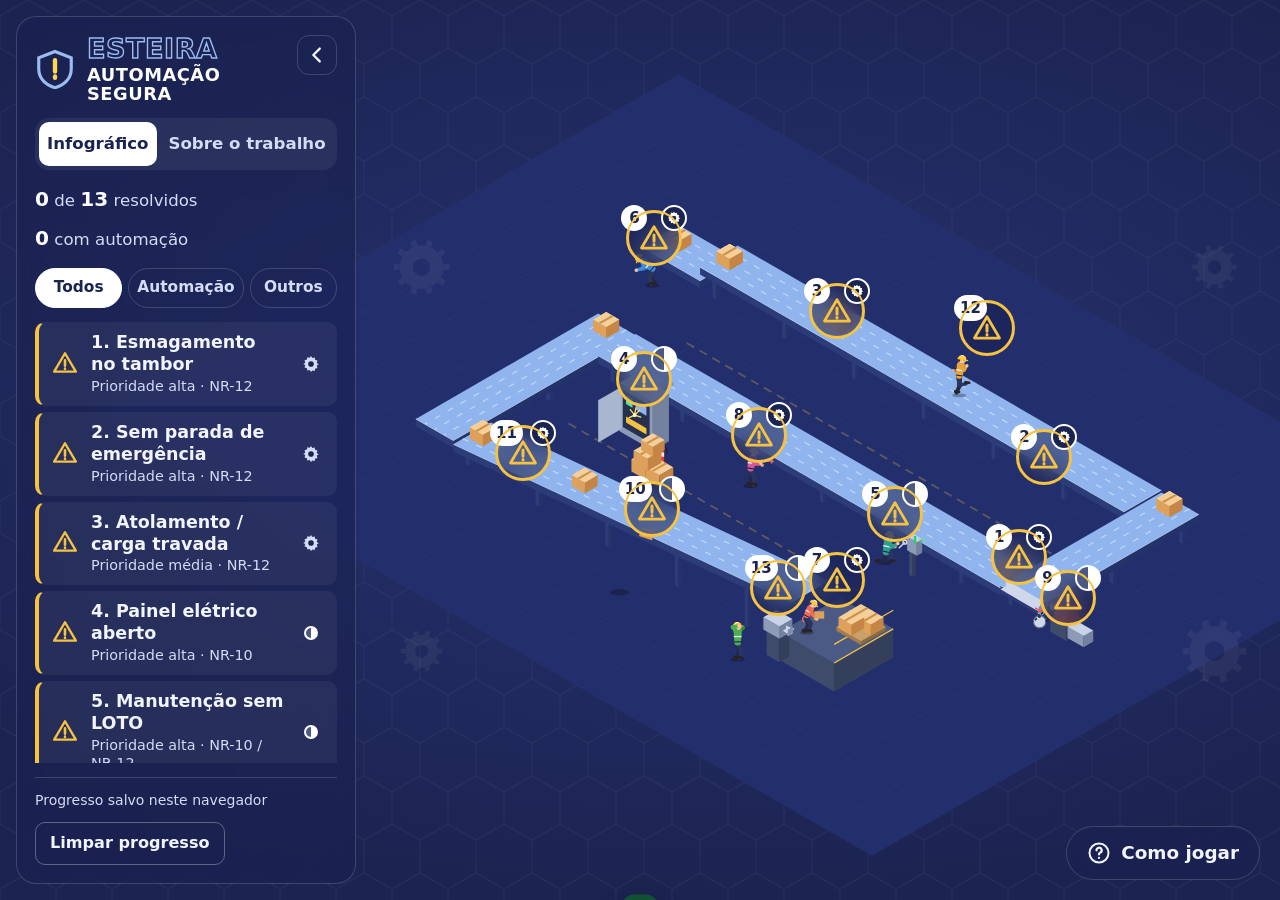
==== commit ae7fe67e: "Versão 2: esteira em serpentina, painel lateral e pessoas animadas - Esteira em serpentina (três tre" ====
--- a/index.html
+++ b/index.html
@@ -9,89 +9,86 @@
   <link rel="icon" href="data:image/svg+xml,%3Csvg xmlns='http://www.w3.org/2000/svg' viewBox='0 0 64 64'%3E%3Cpath d='M32 4 L58 14 V32 C58 48 46 58 32 62 C18 58 6 48 6 32 V14 Z' fill='%232ecc71'/%3E%3Cpath d='M20 32 l9 9 l16 -18' stroke='white' stroke-width='6' fill='none' stroke-linecap='round'/%3E%3C/svg%3E">
   <link rel="stylesheet" href="css/style.css">
 </head>
-<body>
-  <a class="pular" href="#legenda">Pular para a lista de problemas</a>
-
-  <header class="topo">
-    <div class="topo-icone" aria-hidden="true">
-      <svg viewBox="0 0 64 64"><path d="M32 4 L58 14 V32 C58 48 46 58 32 62 C18 58 6 48 6 32 V14 Z" fill="none" stroke="currentColor" stroke-width="4"/><path d="M32 18 v18 M32 44 v2" stroke="#ffd84d" stroke-width="6" stroke-linecap="round"/></svg>
-    </div>
-    <div>
-      <p class="topo-pre">Trabalho trimestral · Segurança e Higiene do Trabalho</p>
-      <h1><span class="contorno">ESTEIRA</span> <span class="forte">AUTOMAÇÃO SEGURA</span></h1>
-      <p class="topo-sub">Toque nos <span class="mini-alerta" aria-hidden="true">!</span> para ver o problema, o caso real e como a gente resolve.</p>
-    </div>
-    <div class="topo-prog" aria-hidden="true">
-      <span><b id="topo-cont">0</b> de <span id="topo-total">14</span> riscos controlados</span>
-      <div class="barra"><span id="topo-fill"></span></div>
-    </div>
-  </header>
-
-  <main class="layout">
+<body class="na-tela-jogo">
+  <!-- Painel suspenso à esquerda: título, menu e lista de problemas -->
+  <aside class="painel" id="painel" aria-label="Menu e lista de problemas">
+    <div class="painel-topo">
+      <div class="marca">
+        <svg class="marca-ic" viewBox="0 0 64 64" aria-hidden="true"><path d="M32 4 L58 14 V32 C58 48 46 58 32 62 C18 58 6 48 6 32 V14 Z" fill="none" stroke="currentColor" stroke-width="5"/><path d="M32 18 v18 M32 44 v2" stroke="#ffd84d" stroke-width="7" stroke-linecap="round"/></svg>
+        <h1><span class="contorno">ESTEIRA</span><span class="forte">AUTOMAÇÃO SEGURA</span></h1>
+      </div>
+      <button type="button" class="icone-btn" id="painel-recolher" aria-label="Recolher menu" title="Recolher menu">
+        <svg viewBox="0 0 24 24" aria-hidden="true"><path d="M15 5 L8 12 L15 19" fill="none" stroke="currentColor" stroke-width="2.5" stroke-linecap="round" stroke-linejoin="round"/></svg>
+      </button>
+    </div>
+
+    <nav class="menu" aria-label="Telas">
+      <button type="button" class="menu-item" data-tela="jogo" aria-current="page">Infográfico</button>
+      <button type="button" class="menu-item" data-tela="sobre">Sobre o trabalho</button>
+    </nav>
+
+    <div class="painel-resumo">
+      <span><b id="cont-resolvidos">0</b> de <b id="cont-total">13</b> resolvidos</span>
+      <span class="resumo-auto"><b id="cont-auto">0</b> com automação</span>
+    </div>
+
+    <div class="filtros" role="group" aria-label="Filtrar problemas">
+      <button type="button" class="filtro ativo" data-filtro="todos" aria-pressed="true">Todos</button>
+      <button type="button" class="filtro" data-filtro="auto" aria-pressed="false">Automação</button>
+      <button type="button" class="filtro" data-filtro="outros" aria-pressed="false">Outros</button>
+    </div>
+
+    <ol class="legenda" id="legenda"></ol>
+
+    <div class="painel-pe">
+      <span class="nota-salvo">Progresso salvo neste navegador</span>
+      <button type="button" class="btn-sec btn-limpar" id="btn-limpar">Limpar progresso</button>
+    </div>
+  </aside>
+
+  <!-- aparece quando o painel está recolhido -->
+  <button type="button" class="painel-abrir" id="painel-abrir" aria-controls="painel" aria-expanded="true" hidden>
+    <svg viewBox="0 0 24 24" aria-hidden="true"><path d="M4 7 H20 M4 12 H20 M4 17 H20" stroke="currentColor" stroke-width="2.5" stroke-linecap="round"/></svg>
+    <span class="painel-abrir-txt">Esteira Segura</span>
+    <span class="painel-abrir-cont" id="abrir-cont">0/13</span>
+  </button>
+
+  <!-- Tela 1: o jogo (tela cheia, sem rolagem) -->
+  <main class="tela tela-jogo" id="tela-jogo">
     <section class="palco" aria-label="Infográfico da esteira">
       <div class="banner-escondido" id="banner-escondido" hidden>
-        <strong>Ainda falta um!</strong> Turma, encontrem o problema escondido 🔍
+        <strong>Ainda falta um!</strong> Turma, encontrem o problema escondido.
         <button type="button" class="btn-link" id="btn-dica">Preciso de uma dica</button>
       </div>
-      <aside class="callout callout-como" aria-label="Como jogar">
-        <h3>Como jogar</h3>
-        <ol>
-          <li>Toque em um <b>⚠</b> no infográfico.</li>
-          <li>Veja o acidente, o caso real e os vídeos.</li>
-          <li>Clique em <b>Corrigir problema</b>.</li>
-          <li>Corrigiu tudo? Ainda tem um escondido… 🔍</li>
-        </ol>
-      </aside>
-      <aside class="callout callout-legenda" aria-label="Legenda" id="callout-legenda"></aside>
       <div class="palco-scroll" id="palco-scroll">
         <div class="palco-inner" id="palco">
           <!-- SVG do cenário e pins entram aqui (js/app.js) -->
         </div>
       </div>
-      <p class="dica-arraste" id="dica-arraste" aria-hidden="true">↔ arraste para explorar a esteira</p>
+      <p class="dica-arraste" id="dica-arraste" aria-hidden="true">Arraste para os lados para ver a esteira inteira</p>
     </section>
 
-    <aside class="painel-lateral" id="painel" aria-label="Progresso e lista de problemas">
-      <div class="gaveta-topo">
-        <h2>Problemas da esteira</h2>
-        <button type="button" class="modal-x" id="gaveta-fechar" aria-label="Fechar lista">×</button>
-      </div>
-      <div class="placar">
-        <div class="placar-linha">
-          <span class="placar-num"><b id="cont-resolvidos">0</b> de <b id="cont-total">14</b></span>
-          <span class="placar-txt">riscos controlados</span>
-        </div>
-        <div class="barra" role="progressbar" aria-valuemin="0" aria-valuemax="14" aria-valuenow="0" id="barra"><span id="barra-fill"></span></div>
-        <div class="placar-extra">
-          <span class="chip-auto">⚙ <b id="cont-auto">0</b> resolvidos com automação</span>
-          <span class="chip-oculto" id="chip-oculto">🔒 + 1 problema escondido</span>
-        </div>
-      </div>
-
-      <div class="filtros" role="group" aria-label="Filtrar problemas">
-        <button type="button" class="filtro ativo" data-filtro="todos" aria-pressed="true">Todos</button>
-        <button type="button" class="filtro" data-filtro="auto" aria-pressed="false">⚙ Automação</button>
-        <button type="button" class="filtro" data-filtro="outros" aria-pressed="false">Outros</button>
-      </div>
-
-      <ol class="legenda" id="legenda"></ol>
-
-      <p class="nota-salvo">💾 O progresso fica salvo neste navegador.</p>
-      <div class="acoes-lateral">
-        <button type="button" class="btn-sec btn-limpar" id="btn-limpar">🗑 Limpar progresso</button>
-        <a class="btn-sec" href="#sobre" id="link-sobre">Sobre o trabalho ↓</a>
-      </div>
-    </aside>
+    <!-- botão "Como jogar" + legenda -->
+    <button type="button" class="btn-flutua btn-ajuda" id="btn-ajuda" aria-controls="ajuda" aria-expanded="false">
+      <svg viewBox="0 0 24 24" aria-hidden="true"><circle cx="12" cy="12" r="9.5" fill="none" stroke="currentColor" stroke-width="2"/><path d="M9.5 9.3 a2.6 2.6 0 1 1 3.6 2.4 c-.8.4-1.1.9-1.1 1.8 M12 16.8 v.2" fill="none" stroke="currentColor" stroke-width="2.2" stroke-linecap="round"/></svg>
+      <span>Como jogar</span>
+    </button>
+    <div class="ajuda" id="ajuda" role="dialog" aria-label="Como jogar e legenda" hidden>
+      <div class="ajuda-col">
+        <h3>Como jogar</h3>
+        <ol>
+          <li>Toque em um alerta na esteira.</li>
+          <li>Veja o vídeo do acidente, a animação e o caso real.</li>
+          <li>Clique em <b>Corrigir problema</b>.</li>
+          <li>Corrigiu tudo? Ainda tem um problema escondido.</li>
+        </ol>
+      </div>
+      <div class="ajuda-col" id="ajuda-legenda"></div>
+    </div>
   </main>
 
-  <button type="button" class="fab" id="fab" aria-controls="painel" aria-expanded="false">
-    <svg class="fab-ic" viewBox="0 0 40 40" aria-hidden="true"><path d="M20 3 L38 35 H2 Z" fill="#1e2756"/><text x="20" y="31" text-anchor="middle" font-size="18" font-weight="900" fill="#f5c242" font-family="system-ui,sans-serif">!</text></svg>
-    <span>Problemas</span>
-    <span class="fab-cont" id="fab-cont">0/14</span>
-  </button>
-  <div class="gaveta-fundo" id="gaveta-fundo" hidden></div>
-
-  <section class="sobre" id="sobre" aria-labelledby="sobre-titulo">
+  <!-- Tela 2: sobre o trabalho -->
+  <section class="tela tela-sobre sobre" id="tela-sobre" aria-labelledby="sobre-titulo" hidden>
     <h2 id="sobre-titulo">Sobre o trabalho</h2>
     <div class="sobre-grid">
       <article class="cartao">
@@ -109,7 +106,7 @@
       </article>
       <article class="cartao">
         <h3>A esteira como sistema de automação</h3>
-        <p>Motor elétrico trifásico controlado por <b>inversor de frequência</b> (velocidade e rampas). O cérebro é um <b>CLP</b>, que recebe sinais de sensores ópticos e indutivos e coordena as paradas. A segurança usa <b>relés de segurança</b>, intertravamentos e cortinas de luz.</p>
+        <p>Motor elétrico trifásico controlado por <b>inversor de frequência</b> (velocidade e rampas). O cérebro é um <b>CLP</b>, que recebe sinais de sensores ópticos e indutivos e coordena as paradas. A segurança usa <b>relés de segurança</b>, intertravamentos e cabos de emergência.</p>
       </article>
       <article class="cartao">
         <h3>NRs relacionadas</h3>
@@ -146,11 +143,10 @@
         </div>
       </article>
     </div>
+    <footer class="rodape">
+      <p>Feito para fins educacionais. Vídeos são do YouTube e pertencem aos seus autores; a imagem da OSHA é de domínio público.</p>
+    </footer>
   </section>
-
-  <footer class="rodape">
-    <p>Feito para fins educacionais. Vídeos são do YouTube e pertencem aos seus autores; a imagem da OSHA é de domínio público.</p>
-  </footer>
 
   <!-- Modal -->
   <div class="modal" id="modal" hidden>
@@ -165,7 +161,7 @@
         <button type="button" class="modal-x" data-fechar aria-label="Fechar">×</button>
       </header>
       <nav class="abas" role="tablist">
-        <button type="button" role="tab" class="aba" data-aba="video" aria-selected="true">▶ Vídeo</button>
+        <button type="button" role="tab" class="aba" data-aba="video" aria-selected="true">O acidente</button>
         <button type="button" role="tab" class="aba" data-aba="caso" aria-selected="false">O caso</button>
         <button type="button" role="tab" class="aba" data-aba="solucao" aria-selected="false">Como resolvemos</button>
       </nav>
@@ -175,8 +171,8 @@
         <section class="painel-aba" data-painel="solucao" role="tabpanel" hidden></section>
       </div>
       <footer class="modal-rodape">
-        <button type="button" class="btn-sec" id="btn-proxima">Próxima →</button>
-        <button type="button" class="btn-corrigir" id="btn-corrigir">🛡 Corrigir problema</button>
+        <button type="button" class="btn-sec" id="btn-proxima">Próxima</button>
+        <button type="button" class="btn-corrigir" id="btn-corrigir">Corrigir problema</button>
       </footer>
     </div>
   </div>
@@ -196,6 +192,7 @@
   </div>
 
   <script src="js/data.js"></script>
+  <script src="js/humano.js"></script>
   <script src="js/iso.js"></script>
   <script src="js/scene.js"></script>
   <script src="js/animations.js"></script>
--- a/css/style.css
+++ b/css/style.css
@@ -1,102 +1,186 @@
+/* =====================================================================
+   Esteira Segura: visual flat com painéis de vidro (glass) simples
+   ===================================================================== */
+
 /* ===== Tokens ===== */
 :root {
-  --bg: #1e2756;
-  --bg-2: #252f66;
-  --bg-3: #2d3878;
-  --linha: rgba(255, 255, 255, .12);
-  --texto: #eef2ff;
-  --texto-2: #b8c3e8;
+  --bg: #1b2350;
+  --superficie: #222b5e;
+  --superficie-2: #2a3470;
+  --vidro: rgba(26, 33, 80, .55);
+  --vidro-forte: rgba(26, 33, 80, .9);
+  --borda: rgba(255, 255, 255, .16);
+  --borda-forte: rgba(255, 255, 255, .3);
+  --texto: #f2f5ff;
+  --texto-2: #d4dcf7;
   --azul: #6f9be0;
-  --azul-claro: #8fb4ee;
-  --laranja: #f26b3a;
+  --azul-claro: #9cbcf2;
   --amarelo: #f5c242;
   --verde: #2ecc71;
-  --verde-esc: #1e9e55;
-  --vermelho: #e04848;
-  --raio: 14px;
-  --sombra: 0 10px 30px rgba(0, 0, 0, .35);
+  --verde-texto: #9ff0c2;
+  --vermelho: #e5484d;
+  --raio: 16px;
+  --sombra: 0 8px 24px rgba(5, 8, 30, .3);
+  --painel-w: 340px;
+  --margem: 16px;
   --fonte: system-ui, -apple-system, "Segoe UI", Roboto, Ubuntu, "Helvetica Neue", Arial, sans-serif;
+  --fundo-palco:
+    radial-gradient(110% 80% at 55% 45%, rgba(70, 88, 190, .3) 0%, rgba(27, 35, 80, 0) 70%),
+    url("data:image/svg+xml,%3Csvg xmlns='http://www.w3.org/2000/svg' width='56' height='97'%3E%3Cpath d='M28 0 L56 16 L56 48 L28 64 L0 48 L0 16 Z M28 64 L28 97' fill='none' stroke='white' stroke-opacity='.045' stroke-width='1.2'/%3E%3C/svg%3E");
   color-scheme: dark;
 }
 
 * { box-sizing: border-box; }
-html { -webkit-text-size-adjust: 100%; scroll-behavior: smooth; }
+html { -webkit-text-size-adjust: 100%; }
 body {
   margin: 0;
   background: var(--bg);
   color: var(--texto);
   font-family: var(--fonte);
-  font-size: 16px;
-  line-height: 1.5;
-  overflow-x: hidden;
-}
+  font-size: 17px;
+  line-height: 1.55;
+}
+@media (min-width: 1000px) { html { font-size: 17.5px; } }
 button { font: inherit; color: inherit; }
 a { color: var(--azul-claro); }
 code { background: rgba(255,255,255,.08); padding: 1px 5px; border-radius: 4px; font-size: .9em; }
-
-.pular { position: absolute; left: -9999px; }
-.pular:focus { left: 16px; top: 16px; z-index: 99; background: var(--amarelo); color: #222; padding: 8px 12px; border-radius: 8px; }
-
 :focus-visible { outline: 3px solid var(--amarelo); outline-offset: 2px; }
-
-/* ===== Topo ===== */
-.topo {
-  display: flex; gap: 14px; align-items: center;
-  padding: 18px 16px 6px;
-  max-width: 1280px; margin: 0 auto;
-}
-.topo-icone { width: 54px; flex: 0 0 54px; color: var(--azul-claro); }
-.topo-pre { margin: 0; font-size: .78rem; color: var(--texto-2); letter-spacing: .02em; }
-h1 { margin: 2px 0 2px; line-height: 1.05; font-size: clamp(1.5rem, 6vw, 2.6rem); letter-spacing: .02em; }
-h1 .contorno { color: transparent; -webkit-text-stroke: 1.6px var(--azul-claro); font-weight: 900; }
-h1 .forte { font-weight: 800; color: #fff; }
-.topo-sub { margin: 4px 0 0; color: var(--texto-2); font-size: .95rem; }
-.mini-alerta {
-  display: inline-grid; place-items: center; width: 20px; height: 18px; vertical-align: -3px;
-  background: var(--amarelo); color: #222; font-weight: 900; font-size: 12px;
-  clip-path: polygon(50% 0, 100% 100%, 0 100%); padding-top: 4px;
-}
-
-/* ===== Layout ===== */
-.layout {
-  display: grid; gap: 16px;
-  grid-template-columns: minmax(0, 1fr);
-  max-width: 1280px; margin: 0 auto; padding: 8px 16px 24px;
-}
-
-/* ===== Palco ===== */
-.palco { position: relative; min-width: 0; }
-:root {
-  --fundo-palco:
-    radial-gradient(120% 80% at 50% 40%, rgba(60, 76, 170, .45) 0%, rgba(30, 39, 86, 0) 70%),
-    url("data:image/svg+xml,%3Csvg xmlns='http://www.w3.org/2000/svg' width='56' height='97'%3E%3Cpath d='M28 0 L56 16 L56 48 L28 64 L0 48 L0 16 Z M28 64 L28 97' fill='none' stroke='white' stroke-opacity='.045' stroke-width='1.2'/%3E%3C/svg%3E");
-}
-.palco-inner {
-  background-color: #1e2756;
-  background-image: var(--fundo-palco);
-}
+svg { flex-shrink: 0; }
+
+/* vidro simples: fundo translúcido + desfoque; sem suporte, fundo opaco */
+.painel, .painel-abrir, .btn-flutua, .ajuda, .pin {
+  background: var(--vidro-forte);
+  border: 1px solid var(--borda);
+}
+@supports ((backdrop-filter: blur(1px)) or (-webkit-backdrop-filter: blur(1px))) {
+  .painel, .painel-abrir, .btn-flutua, .ajuda, .pin {
+    background: var(--vidro);
+    -webkit-backdrop-filter: blur(12px);
+    backdrop-filter: blur(12px);
+  }
+}
+
+/* ===== Telas (o jogo não rola; troca pelo menu) ===== */
+.tela[hidden] { display: none !important; }
+body.na-tela-jogo { overflow: hidden; height: 100vh; height: 100dvh; }
+.tela-jogo { position: fixed; inset: 0; }
+
+/* ===== Painel suspenso à esquerda (título, menu, lista) ===== */
+.painel {
+  position: fixed; z-index: 30;
+  top: var(--margem); left: var(--margem); bottom: var(--margem);
+  width: var(--painel-w); max-width: calc(100vw - 2 * var(--margem));
+  display: flex; flex-direction: column; gap: 14px;
+  padding: 18px;
+  border-radius: 20px;
+  transition: transform .3s ease, visibility .3s;
+}
+body.painel-recolhido .painel { transform: translateX(calc(-100% - 2 * var(--margem))); visibility: hidden; }
+.painel-topo { display: flex; align-items: flex-start; justify-content: space-between; gap: 10px; }
+.marca { display: flex; align-items: center; gap: 12px; min-width: 0; }
+.marca-ic { width: 40px; height: 40px; color: var(--azul-claro); }
+h1 { margin: 0; line-height: 1.05; letter-spacing: .02em; }
+h1 span { display: block; }
+h1 .contorno { color: transparent; -webkit-text-stroke: 1.4px var(--azul-claro); font-weight: 900; font-size: 1.55rem; }
+h1 .forte { font-weight: 800; color: #fff; font-size: 1.02rem; margin-top: 3px; }
+.icone-btn {
+  display: grid; place-items: center; width: 40px; height: 40px; flex: 0 0 40px;
+  border: 1px solid var(--borda); border-radius: 12px; background: transparent; cursor: pointer;
+}
+.icone-btn:hover { background: rgba(255,255,255,.1); }
+.icone-btn svg { width: 22px; height: 22px; }
+
+.menu { display: grid; grid-template-columns: 1fr 1fr; gap: 4px; padding: 4px; border-radius: 14px; background: rgba(255,255,255,.06); }
+.menu-item {
+  border: 0; background: transparent; border-radius: 10px; padding: 9px 8px; min-height: 44px;
+  cursor: pointer; font-weight: 800; font-size: .95rem; color: var(--texto-2); white-space: nowrap;
+}
+.menu-item:hover { background: rgba(255,255,255,.08); }
+.menu-item[aria-current="page"] { background: #fff; color: #1b2350; }
+
+.painel-resumo { display: flex; justify-content: space-between; gap: 8px; flex-wrap: wrap; font-size: .95rem; color: var(--texto-2); }
+.painel-resumo b { color: #fff; font-size: 1.15rem; }
+
+.filtros { display: flex; gap: 6px; }
+.filtro {
+  flex: 1; white-space: nowrap; border: 1px solid var(--borda); background: transparent; border-radius: 999px;
+  padding: 6px 8px; cursor: pointer; font-size: .88rem; font-weight: 700; color: var(--texto-2); min-height: 40px;
+}
+.filtro:hover { background: rgba(255,255,255,.08); }
+.filtro.ativo { background: #fff; border-color: #fff; color: #1b2350; }
+
+.legenda {
+  list-style: none; margin: 0 -6px; padding: 0 6px; display: grid; gap: 6px; align-content: start;
+  flex: 1; min-height: 0; overflow-y: auto; overscroll-behavior: contain; scrollbar-width: thin;
+}
+.legenda button {
+  width: 100%; display: flex; align-items: center; gap: 12px;
+  background: rgba(255,255,255,.05); border: 1px solid transparent; border-left: 4px solid var(--amarelo);
+  border-radius: 10px; padding: 9px 12px; cursor: pointer; text-align: left; min-height: 52px;
+}
+.legenda button:hover { background: rgba(255,255,255,.1); }
+.legenda .ic { flex: 0 0 28px; height: 28px; display: grid; place-items: center; }
+.legenda .ic svg { width: 26px; height: 26px; }
+.legenda .t { flex: 1; font-size: 1rem; line-height: 1.25; font-weight: 700; }
+.legenda .t small { display: block; color: var(--texto-2); font-size: .82rem; font-weight: 500; margin-top: 2px; }
+.legenda .a { display: grid; place-items: center; width: 26px; height: 26px; color: var(--texto-2); }
+.legenda .a svg { width: 20px; height: 20px; }
+.legenda li.resolvido button { border-left-color: var(--verde); background: rgba(46,204,113,.12); }
+.legenda li.resolvido .t { color: var(--verde-texto); }
+.legenda li.resolvido .t small { color: var(--verde-texto); font-weight: 800; }
+.legenda li.apagado { opacity: .35; }
+.legenda li.escondido { display: none; }
+.legenda li.escondido.revelado { display: block; }
+
+.painel-pe { display: flex; align-items: center; justify-content: space-between; gap: 10px; flex-wrap: wrap; padding-top: 12px; border-top: 1px solid var(--borda); }
+.nota-salvo { font-size: .8rem; color: var(--texto-2); }
+
+.painel-abrir {
+  position: fixed; z-index: 29; top: var(--margem); left: var(--margem);
+  display: inline-flex; align-items: center; gap: 10px;
+  border-radius: 999px; padding: 10px 16px 10px 14px; min-height: 52px; cursor: pointer;
+  font-weight: 800; font-size: 1rem;
+}
+.painel-abrir[hidden] { display: none; }
+.painel-abrir:hover { border-color: var(--borda-forte); }
+.painel-abrir svg { width: 24px; height: 24px; }
+.painel-abrir-cont { background: #fff; color: #1b2350; border-radius: 999px; padding: 1px 10px; font-size: .9rem; }
+
+/* ===== Palco (a esteira é o foco) ===== */
+.palco {
+  position: absolute; inset: 0;
+  padding: var(--margem) var(--margem) var(--margem) calc(var(--painel-w) + 2 * var(--margem));
+  background-color: var(--bg); background-image: var(--fundo-palco);
+  overflow: hidden;
+  transition: padding .3s ease;
+}
+body.painel-recolhido .palco { padding-left: var(--margem); }
+.palco-scroll { width: 100%; height: 100%; display: flex; align-items: center; justify-content: center; }
 .palco-inner {
   position: relative;
-  width: 100%;
-  max-width: calc((100vh - 150px) * .9);
-  min-width: 288px;
-  margin: 0 auto;
-  aspect-ratio: 900 / 1000;
-  border-radius: var(--raio);
-  box-shadow: inset 0 0 0 1px var(--linha);
-  overflow: hidden;
-}
-@media (max-width: 999px) { .palco-inner { max-width: 100%; } }
+  aspect-ratio: 16 / 9;
+  width: min(100%, calc((100vh - 2 * var(--margem)) * 16 / 9));
+  width: min(100%, calc((100dvh - 2 * var(--margem)) * 16 / 9));
+}
+.cena { position: absolute; inset: 0; width: 100%; height: 100%; display: block; overflow: visible; }
 .dica-arraste { display: none; }
-.fab, .gaveta-topo, .gaveta-fundo, .callout, .topo-prog { display: none; }
-/* celular: cenário maior que a tela, com rolagem lateral (como um mapa) */
-@media (max-width: 640px) {
-  .palco-scroll { overflow-x: auto; overflow-y: hidden; margin: 0 -16px; padding: 0 16px; -webkit-overflow-scrolling: touch; scrollbar-width: thin; }
-  .palco-inner { width: 600px; max-width: none; }
-  .dica-arraste { display: block; text-align: center; font-size: .8rem; color: var(--texto-2); margin: 6px 0 0; transition: opacity .4s; }
+
+/* telas estreitas: o painel flutua por cima (começa recolhido) */
+@media (max-width: 900px) {
+  .palco, body.painel-recolhido .palco { padding: 76px 0 0; }
+}
+/* tela em pé (celular, tablet em retrato): a esteira ocupa a altura toda e rola para os lados, como um mapa */
+@media (max-aspect-ratio: 5/4) {
+  .palco-scroll { display: block; overflow-x: auto; overflow-y: hidden; -webkit-overflow-scrolling: touch; scrollbar-width: none; }
+  .palco-scroll::-webkit-scrollbar { display: none; }
+  .palco-inner { height: 100%; width: auto; }
+  .dica-arraste {
+    display: block; position: absolute; left: 50%; bottom: 90px; transform: translateX(-50%); z-index: 5;
+    margin: 0; padding: 6px 14px; border-radius: 999px; background: rgba(0,0,0,.6);
+    font-size: .9rem; color: #fff; transition: opacity .4s; pointer-events: none; white-space: nowrap;
+  }
   .dica-arraste.some { opacity: 0; }
 }
-.cena { position: absolute; inset: 0; width: 100%; height: 100%; display: block; }
 
 /* ===== Animações do cenário ===== */
 .belt-dash { animation: correia 1.1s linear infinite; }
@@ -154,45 +238,49 @@
 /* pausa quando o modal está aberto ou a aba está oculta */
 .pausado .cena *, .pausado .cena { animation-play-state: paused !important; }
 
-/* ===== Pins ===== */
+/* ===== Pins: botão redondo de vidro, simples ===== */
 .pin {
   position: absolute;
-  width: 44px; height: 44px;
-  margin: -40px 0 0 -22px; /* a ponta do pin fica no ponto */
-  border: 0; padding: 0; background: none; cursor: pointer;
+  width: 54px; height: 54px;
+  margin: -27px 0 0 -27px;
+  padding: 0; border-radius: 50%;
+  border: 2.5px solid var(--amarelo);
+  color: var(--amarelo);
   display: grid; place-items: center;
-  z-index: 2;
-  transition: opacity .25s, transform .25s;
+  cursor: pointer; z-index: 2;
+  transition: opacity .25s, transform .2s, border-color .2s;
   -webkit-tap-highlight-color: transparent;
 }
-.pin svg { width: 34px; height: 34px; overflow: visible; filter: drop-shadow(0 2px 2px rgba(0,0,0,.45)); }
-.pin .pulso { transform-origin: 50% 60%; animation: pulso 1.4s ease-in-out infinite; }
-@keyframes pulso { 0%, 100% { transform: scale(1); } 50% { transform: scale(1.12); } }
-.pin .onda-pin { transform-origin: 50% 60%; animation: ondaPin 1.8s ease-out infinite; }
-@keyframes ondaPin { from { transform: scale(.6); opacity: .8; } to { transform: scale(1.7); opacity: 0; } }
+.pin::after {
+  content: ""; position: absolute; inset: -3px; border-radius: 50%;
+  border: 2px solid var(--amarelo); animation: anel 1.8s ease-out infinite; pointer-events: none;
+}
+@keyframes anel { from { transform: scale(1); opacity: .8; } to { transform: scale(1.55); opacity: 0; } }
+.pin .pin-ic { width: 30px; height: 30px; }
+.pin:hover, .pin:focus-visible { transform: scale(1.1); }
 .pin .num {
-  position: absolute; top: 0; left: 0;
-  min-width: 17px; height: 17px; border-radius: 9px;
-  background: #1e2756; color: #fff; font-size: 10px; font-weight: 800; line-height: 17px; text-align: center;
-  box-shadow: 0 0 0 1.5px #fff;
+  position: absolute; top: -8px; left: -8px;
+  min-width: 26px; height: 26px; padding: 0 6px; border-radius: 13px;
+  background: #fff; color: #1b2350; font-size: 15px; font-weight: 900; line-height: 26px; text-align: center;
 }
 .pin .auto {
-  position: absolute; right: -2px; top: 0;
-  width: 18px; height: 18px; border-radius: 50%;
-  background: #fff; color: #1e2756; font-size: 12px; line-height: 18px; text-align: center; font-weight: 900;
-  box-shadow: 0 1px 2px rgba(0,0,0,.4);
-}
+  position: absolute; right: -8px; top: -8px;
+  width: 26px; height: 26px; border-radius: 50%;
+  display: grid; place-items: center;
+  background: #1b2350; color: #fff; border: 2px solid #fff;
+}
+.pin .auto svg { width: 16px; height: 16px; }
 .pin .auto.parcial, .meia { background: linear-gradient(90deg, #4a5a85 50%, #fff 50%); }
-.pin .auto.parcial { box-shadow: 0 0 0 2px #fff, 0 1px 2px rgba(0,0,0,.4); }
-.meia { display: inline-block; width: 12px; height: 12px; border-radius: 50%; vertical-align: -1px; box-shadow: 0 0 0 1.5px #fff; }
-.pin:hover svg, .pin:focus-visible svg { transform: scale(1.1); }
-.pin.resolvido .pulso { animation: pop .5s ease-out; }
+.meia { display: inline-block; width: 14px; height: 14px; border-radius: 50%; vertical-align: -2px; border: 2px solid #fff; }
+.pin.resolvido { border-color: var(--verde); color: var(--verde); }
+.pin.resolvido::after { display: none; }
+.pin.resolvido .pin-ic { animation: pop .5s ease-out; }
 @keyframes pop { 0% { transform: scale(.3); } 70% { transform: scale(1.25); } 100% { transform: scale(1); } }
-.pin.apagado { opacity: .18; transform: scale(.8); }
+.pin.apagado { opacity: .2; transform: scale(.8); }
 
 /* área do problema escondido */
 .alvo-escondido {
-  position: absolute; width: 11%; height: 12%;
+  position: absolute; width: 6%; height: 13%;
   transform: translate(-50%, -70%);
   border: 0; background: transparent; padding: 0;
   pointer-events: none; z-index: 1; border-radius: 12px;
@@ -200,211 +288,242 @@
 .alvo-escondido.liberado { pointer-events: auto; cursor: pointer; }
 .alvo-escondido.liberado:hover, .alvo-escondido.liberado:focus-visible { box-shadow: 0 0 0 2px rgba(255,255,255,.35); }
 .alvo-escondido.dica { animation: dica 1.6s ease-in-out infinite; }
-@keyframes dica { 0%, 100% { box-shadow: 0 0 0 0 rgba(245,194,66,0); } 50% { box-shadow: 0 0 22px 6px rgba(245,194,66,.55); } }
+@keyframes dica { 0%, 100% { box-shadow: 0 0 0 0 rgba(245,194,66,0); } 50% { box-shadow: 0 0 22px 6px rgba(245,194,66,.6); } }
 
 .banner-escondido {
-  margin: 0 auto 10px; max-width: 640px;
-  background: linear-gradient(90deg, #f5c242, #ffdf7a); color: #222;
-  padding: 10px 14px; border-radius: 12px; text-align: center; font-size: .95rem;
-  box-shadow: var(--sombra);
+  position: absolute; z-index: 6; top: var(--margem);
+  left: calc(var(--painel-w) + 2 * var(--margem)); right: var(--margem);
+  width: max-content; max-width: calc(100% - var(--painel-w) - 3 * var(--margem)); margin: 0 auto;
+  background: var(--amarelo); color: #2a1f00;
+  padding: 10px 18px; border-radius: 12px; text-align: center; font-size: 1.05rem;
   animation: aparece .5s ease-out;
 }
-.banner-escondido .btn-link { background: none; border: 0; text-decoration: underline; cursor: pointer; color: #3a2a00; font-weight: 600; margin-left: 6px; padding: 4px; }
-
-/* ===== Painel lateral ===== */
-.painel-lateral {
-  background: var(--bg-2); border-radius: var(--raio); padding: 14px;
-  box-shadow: inset 0 0 0 1px var(--linha);
-}
-.placar-linha { display: flex; align-items: baseline; gap: 8px; flex-wrap: wrap; }
-.placar-num { font-size: 1.5rem; }
-.placar-num b { color: #fff; }
-.placar-txt { color: var(--texto-2); }
-.barra { height: 10px; background: rgba(255,255,255,.1); border-radius: 6px; overflow: hidden; margin: 8px 0; }
-.barra span { display: block; height: 100%; width: 0; background: linear-gradient(90deg, var(--verde-esc), var(--verde)); transition: width .6s ease; }
-.placar-extra { display: flex; gap: 8px; flex-wrap: wrap; font-size: .82rem; }
-.chip-auto, .chip-oculto { background: rgba(255,255,255,.07); padding: 3px 9px; border-radius: 20px; color: var(--texto-2); }
-.chip-oculto.aberto { background: var(--amarelo); color: #222; font-weight: 700; }
-
-.filtros { display: flex; gap: 6px; margin: 14px 0 10px; }
-.filtro {
-  flex: 1; white-space: nowrap; border: 1px solid var(--linha); background: transparent; border-radius: 20px;
-  padding: 8px 6px; cursor: pointer; font-size: .85rem; color: var(--texto-2); min-height: 40px;
-}
-.filtro.ativo { background: var(--azul); border-color: var(--azul); color: #0e1640; font-weight: 700; }
-
-.legenda { list-style: none; margin: 0; padding: 0; display: grid; gap: 6px; }
-@media (min-width: 560px) and (max-width: 999px) { .legenda { grid-template-columns: 1fr 1fr; } }
-.legenda button {
-  width: 100%; display: flex; align-items: center; gap: 10px;
-  background: rgba(255,255,255,.04); border: 1px solid transparent; border-radius: 10px;
-  padding: 7px 10px; cursor: pointer; text-align: left; min-height: 44px;
-}
-.legenda button:hover { border-color: var(--linha); background: rgba(255,255,255,.07); }
-.legenda .ic { flex: 0 0 26px; height: 26px; display: grid; place-items: center; }
-.legenda .ic svg { width: 24px; height: 24px; }
-.legenda .t { flex: 1; font-size: .9rem; line-height: 1.25; }
-.legenda .t small { display: block; color: var(--texto-2); font-size: .75rem; }
-.legenda .a { font-size: .8rem; color: var(--texto-2); }
-.legenda li.apagado { opacity: .35; }
-.legenda li.resolvido .t { color: #b9f3cf; }
-.legenda li.escondido { display: none; }
-.legenda li.escondido.revelado { display: block; }
-
-.nota-salvo { margin: 12px 0 0; font-size: .8rem; color: var(--texto-2); }
-.btn-limpar.confirmar { background: var(--vermelho); border-color: var(--vermelho); color: #fff; font-weight: 700; }
-.acoes-lateral { display: flex; gap: 8px; margin-top: 12px; flex-wrap: wrap; }
+body.painel-recolhido .banner-escondido { left: var(--margem); max-width: calc(100% - 2 * var(--margem)); }
+@media (max-width: 900px) { .banner-escondido, body.painel-recolhido .banner-escondido { top: 80px; left: var(--margem); max-width: calc(100% - 2 * var(--margem)); } }
+.banner-escondido .btn-link { background: none; border: 0; text-decoration: underline; cursor: pointer; color: #2a1f00; font-weight: 800; margin-left: 6px; padding: 4px; }
+
+/* ===== Botões ===== */
 .btn-sec {
   display: inline-flex; align-items: center; justify-content: center; gap: 6px;
-  border: 1px solid var(--linha); background: rgba(255,255,255,.05); border-radius: 10px;
-  padding: 9px 14px; cursor: pointer; text-decoration: none; color: var(--texto); min-height: 42px; font-size: .9rem;
+  border: 1px solid var(--borda-forte); background: transparent; border-radius: 10px;
+  padding: 8px 14px; cursor: pointer; text-decoration: none; color: var(--texto); min-height: 42px; font-size: .92rem; font-weight: 700;
 }
 .btn-sec:hover { background: rgba(255,255,255,.1); }
+.btn-limpar.confirmar { background: var(--vermelho); border-color: var(--vermelho); color: #fff; }
 .btn-corrigir {
   white-space: nowrap;
-  border: 0; border-radius: 12px; padding: 11px 18px; cursor: pointer; font-weight: 800;
-  background: linear-gradient(180deg, #3ddc84, #22b35e); color: #062b16; min-height: 46px;
-  box-shadow: 0 4px 0 #157a3f; transition: transform .1s;
-}
-.btn-corrigir:active { transform: translateY(2px); box-shadow: 0 2px 0 #157a3f; }
-.btn-corrigir.reabrir { background: linear-gradient(180deg, #ffd977, #f5c242); color: #3a2a00; box-shadow: 0 4px 0 #b88c1f; }
+  border: 0; border-radius: 12px; padding: 11px 22px; cursor: pointer; font-weight: 800; font-size: 1.02rem;
+  background: var(--verde); color: #062b16; min-height: 48px;
+  transition: filter .15s;
+}
+.btn-corrigir:hover { filter: brightness(1.08); }
+.btn-corrigir.reabrir { background: var(--amarelo); color: #3a2a00; }
 .btn-corrigir[disabled] { opacity: .6; cursor: default; }
 
-/* ===== Sobre ===== */
-.sobre { max-width: 1280px; margin: 10px auto 0; padding: 8px 16px 24px; }
-.sobre h2 { font-size: 1.5rem; margin: 10px 0 14px; }
-.sobre-grid { display: grid; gap: 14px; grid-template-columns: minmax(0, 1fr); }
-@media (min-width: 760px) { .sobre-grid { grid-template-columns: minmax(0, 1fr) minmax(0, 1fr); } .cartao-largo { grid-column: 1 / -1; } }
-.cartao { background: var(--bg-2); border-radius: var(--raio); padding: 16px; box-shadow: inset 0 0 0 1px var(--linha); }
-.cartao h3 { margin: 0 0 8px; font-size: 1.05rem; color: var(--azul-claro); }
-.cartao p { margin: 0 0 8px; }
-.destaque { background: rgba(245,194,66,.12); border-left: 3px solid var(--amarelo); padding: 8px 10px; border-radius: 6px; }
-.triade { margin: 0; display: grid; grid-template-columns: auto 1fr; gap: 6px 10px; }
+.btn-flutua {
+  position: fixed; z-index: 25; right: 20px; bottom: 20px;
+  display: inline-flex; align-items: center; gap: 10px;
+  border-radius: 999px; padding: 12px 20px; min-height: 54px; cursor: pointer;
+  font-weight: 800; font-size: 1.05rem;
+}
+.btn-flutua svg { width: 24px; height: 24px; }
+.btn-flutua:hover { border-color: var(--borda-forte); }
+.ajuda {
+  position: fixed; z-index: 26; right: 20px; bottom: 88px;
+  width: min(640px, calc(100vw - 40px)); max-height: calc(100dvh - 120px); overflow-y: auto;
+  display: grid; grid-template-columns: 1fr 1fr; gap: 26px;
+  border-radius: 18px; padding: 20px 22px; font-size: 1.02rem;
+  animation: sobe .25s ease-out;
+}
+.ajuda[hidden] { display: none; }
+.ajuda h3 { margin: 0 0 10px; font-size: .88rem; letter-spacing: .1em; text-transform: uppercase; color: var(--amarelo); }
+.ajuda ol { margin: 0; padding-left: 20px; display: grid; gap: 8px; }
+.ajuda ul { list-style: none; margin: 0; padding: 0; display: grid; gap: 10px; }
+.ajuda li { display: flex; align-items: center; gap: 10px; }
+.ajuda li .ic { display: grid; place-items: center; width: 34px; height: 34px; flex: 0 0 34px; }
+.ajuda li .ic svg { width: 26px; height: 26px; }
+@media (max-width: 600px) {
+  .btn-flutua { right: 12px; bottom: 12px; padding: 10px 16px; min-height: 50px; font-size: 1rem; }
+  .btn-ajuda span { display: none; }
+  .ajuda { right: 12px; width: calc(100vw - 24px); grid-template-columns: 1fr; gap: 16px; bottom: 74px; }
+}
+
+/* ===== Tela "Sobre o trabalho" ===== */
+body.na-tela-sobre { background: var(--bg) var(--fundo-palco); }
+.sobre { padding: 28px 32px 30px calc(var(--painel-w) + 3 * var(--margem)); }
+body.painel-recolhido .sobre { padding-left: 32px; padding-top: 84px; }
+@media (max-width: 900px) { .sobre, body.painel-recolhido .sobre { padding: 84px 16px 24px; } }
+.sobre h2 { font-size: 1.9rem; margin: 0 0 18px; }
+.sobre-grid { display: grid; gap: 18px; grid-template-columns: minmax(0, 1fr); }
+@media (min-width: 900px) { .sobre-grid { grid-template-columns: minmax(0, 1fr) minmax(0, 1fr); } .cartao-largo { grid-column: 1 / -1; } }
+@media (min-width: 1500px) { .sobre-grid { grid-template-columns: repeat(4, minmax(0, 1fr)); } .cartao-meio { grid-column: span 2; } }
+.cartao { background: var(--superficie); border: 1px solid var(--borda); border-radius: var(--raio); padding: 22px; }
+.cartao h3 { margin: 0 0 12px; font-size: 1.15rem; color: var(--azul-claro); }
+.cartao p { margin: 0 0 12px; }
+.destaque { background: rgba(245,194,66,.12); border-left: 4px solid var(--amarelo); padding: 10px 12px; border-radius: 8px; }
+.triade { margin: 0; display: grid; grid-template-columns: auto 1fr; gap: 8px 12px; }
 .triade dt { font-weight: 800; color: var(--amarelo); }
 .triade dd { margin: 0; color: var(--texto-2); }
-.lista-nr, .passos-loto { margin: 0; padding-left: 20px; display: grid; gap: 6px; }
+.lista-nr, .passos-loto { margin: 0; padding-left: 22px; display: grid; gap: 10px; }
 .tabela-wrap { overflow-x: auto; }
-.tabela-auto { width: 100%; border-collapse: collapse; font-size: .88rem; min-width: 520px; }
-.tabela-auto th, .tabela-auto td { padding: 7px 8px; border-bottom: 1px solid var(--linha); text-align: left; vertical-align: top; }
-.tabela-auto th { color: var(--texto-2); font-weight: 600; }
-.nota { color: var(--texto-2); font-size: .88rem; }
-.rodape { text-align: center; color: var(--texto-2); font-size: .8rem; padding: 10px 16px 30px; }
+.tabela-auto { width: 100%; border-collapse: collapse; font-size: .95rem; min-width: 560px; }
+.tabela-auto th, .tabela-auto td { padding: 10px; border-bottom: 1px solid var(--borda); text-align: left; vertical-align: top; }
+.tabela-auto th { color: var(--texto-2); font-weight: 700; }
+.nota { color: var(--texto-2); font-size: .92rem; }
+.rodape { text-align: center; color: var(--texto-2); font-size: .9rem; padding: 24px 0 0; }
 
 /* ===== Modal ===== */
 .modal { position: fixed; inset: 0; z-index: 50; display: flex; align-items: flex-end; justify-content: center; }
 .modal[hidden] { display: none; }
-.modal-fundo { position: absolute; inset: 0; background: rgba(8, 12, 35, .7); animation: aparece .2s; }
+.modal-fundo { position: absolute; inset: 0; background: rgba(8, 12, 35, .6); animation: aparece .2s; }
+@supports ((backdrop-filter: blur(1px)) or (-webkit-backdrop-filter: blur(1px))) {
+  .modal-fundo { -webkit-backdrop-filter: blur(4px); backdrop-filter: blur(4px); }
+}
 .modal-caixa {
   position: relative; width: 100%; max-height: 94vh; max-height: 94dvh;
-  background: var(--bg-2); border-radius: 18px 18px 0 0;
+  background: var(--superficie); border: 1px solid var(--borda); border-radius: 20px 20px 0 0;
   display: flex; flex-direction: column; box-shadow: var(--sombra);
   animation: sobe .3s ease-out;
 }
-@keyframes sobe { from { transform: translateY(40px); opacity: 0; } to { transform: none; opacity: 1; } }
+@keyframes sobe { from { transform: translateY(30px); opacity: 0; } to { transform: none; opacity: 1; } }
 @media (min-width: 760px) {
   .modal { align-items: center; padding: 16px; }
-  .modal-caixa { max-width: 760px; border-radius: 18px; height: min(92vh, 760px); max-height: none; }
-}
-.modal-topo { flex-shrink: 0; display: flex; gap: 12px; align-items: flex-start; padding: 14px 14px 8px; }
-.modal-icone { width: 42px; height: 42px; flex: 0 0 42px; }
+  .modal-caixa { max-width: 920px; border-radius: 20px; height: min(94vh, 880px); max-height: none; }
+}
+.modal-topo { flex-shrink: 0; display: flex; gap: 14px; align-items: flex-start; padding: 20px 24px 12px; }
+.modal-icone { width: 52px; height: 52px; flex: 0 0 52px; }
 .modal-icone svg { width: 100%; height: 100%; }
 .modal-cab { flex: 1; min-width: 0; }
-.modal-cab h2 { margin: 2px 0 0; font-size: 1.15rem; line-height: 1.25; }
-.modal-tags { display: flex; flex-wrap: wrap; gap: 5px; }
-.tag { font-size: .7rem; font-weight: 700; padding: 2px 8px; border-radius: 20px; background: rgba(255,255,255,.1); letter-spacing: .02em; }
+.modal-cab h2 { margin: 8px 0 0; font-size: 1.5rem; line-height: 1.2; }
+.modal-tags { display: flex; flex-wrap: wrap; gap: 8px; }
+.tag { display: inline-flex; align-items: center; gap: 6px; font-size: .9rem; font-weight: 800; padding: 4px 12px; border-radius: 8px; background: rgba(255,255,255,.12); letter-spacing: .02em; }
+.tag svg { width: 16px; height: 16px; }
 .tag.nr { background: var(--azul); color: #0e1640; }
+.tag.prioridade { font-size: 1rem; padding: 5px 14px; text-transform: uppercase; letter-spacing: .05em; }
 .tag.alta { background: var(--vermelho); color: #fff; }
 .tag.media { background: var(--amarelo); color: #3a2a00; }
-.tag.baixa { background: #8fb4ee; color: #0e1640; }
-.tag.auto-sim { background: #fff; color: #1e2756; }
-.tag.auto-parcial { background: #dfe7ff; color: #4a5a85; }
+.tag.baixa { background: var(--azul-claro); color: #0e1640; }
+.tag.auto-sim { background: #fff; color: #1b2350; }
+.tag.auto-parcial { background: #dfe7ff; color: #3d4b78; }
 .tag.auto-nao { background: rgba(255,255,255,.12); color: var(--texto-2); }
 .tag.ok { background: var(--verde); color: #062b16; }
-.modal-x { border: 0; background: rgba(255,255,255,.08); width: 40px; height: 40px; border-radius: 50%; font-size: 24px; line-height: 1; cursor: pointer; flex: 0 0 40px; }
-
-.abas { flex-shrink: 0; display: flex; gap: 4px; padding: 0 14px; border-bottom: 1px solid var(--linha); overflow-x: auto; }
+.tag.escondido { background: var(--amarelo); color: #3a2a00; }
+.modal-x { display: grid; place-items: center; border: 1px solid var(--borda); background: transparent; width: 44px; height: 44px; border-radius: 12px; cursor: pointer; flex: 0 0 44px; }
+.modal-x svg { width: 20px; height: 20px; }
+.modal-x:hover { background: rgba(255,255,255,.1); }
+
+.abas { flex-shrink: 0; display: flex; gap: 6px; padding: 0 24px; border-bottom: 1px solid var(--borda); overflow-x: auto; scrollbar-width: none; }
+.abas::-webkit-scrollbar { display: none; }
 .aba {
-  border: 0; background: none; padding: 10px 12px; cursor: pointer; color: var(--texto-2);
-  border-bottom: 3px solid transparent; white-space: nowrap; font-weight: 600; font-size: .92rem;
+  border: 0; background: none; padding: 12px 16px; cursor: pointer; color: var(--texto-2);
+  border-bottom: 4px solid transparent; white-space: nowrap; font-weight: 800; font-size: 1.05rem;
 }
 .aba[aria-selected="true"] { color: #fff; border-bottom-color: var(--amarelo); }
-.modal-corpo { overflow-y: auto; padding: 14px; flex: 1; -webkit-overflow-scrolling: touch; overscroll-behavior: contain; }
+.modal-corpo { overflow-y: auto; padding: 20px 24px 28px; flex: 1; -webkit-overflow-scrolling: touch; overscroll-behavior: contain; }
 .painel-aba { animation: aparece .25s; }
-.modal-rodape .btn-sec { white-space: nowrap; }
 .modal-rodape {
-  flex-shrink: 0;
-  display: flex; gap: 8px; justify-content: space-between; align-items: center;
-  padding: 10px 14px calc(10px + env(safe-area-inset-bottom)); border-top: 1px solid var(--linha);
+  flex-shrink: 0; display: flex; gap: 10px; justify-content: space-between; align-items: center;
+  padding: 14px 24px calc(14px + env(safe-area-inset-bottom)); border-top: 1px solid var(--borda);
+}
+.modal-rodape .btn-sec { white-space: nowrap; font-size: 1rem; }
+@media (max-width: 600px) {
+  .modal-topo { padding: 14px 16px 8px; gap: 10px; }
+  .modal-icone { width: 36px; height: 36px; flex-basis: 36px; }
+  .modal-cab h2 { font-size: 1.15rem; margin-top: 6px; }
+  .tag { font-size: .78rem; padding: 3px 9px; }
+  .tag.prioridade { font-size: .82rem; }
+  .abas { padding: 0 8px; gap: 0; }
+  .aba { padding: 10px 10px; font-size: .95rem; }
+  .modal-corpo { padding: 16px 16px 22px; }
+  .modal-rodape { padding: 10px 16px calc(10px + env(safe-area-inset-bottom)); }
 }
 
 /* conteúdo do modal */
-.anim-box { background: #141b45; border-radius: 12px; overflow: hidden; position: relative; }
-.anim-box svg { display: block; width: 100%; height: auto; max-height: 36vh; margin: 0 auto; }
-.anim-legenda { display: flex; align-items: center; justify-content: space-between; gap: 8px; padding: 6px 10px; background: rgba(0,0,0,.25); font-size: .8rem; color: var(--texto-2); }
+.secao-tit { font-size: .9rem; text-transform: uppercase; letter-spacing: .08em; color: var(--amarelo); margin: 30px 0 12px; font-weight: 800; }
+.secao-tit.primeira { margin-top: 4px; }
+.texto-final { font-size: 1.05rem; }
+.texto-final p { margin: 0 0 10px; }
+
+.anim-box { background: #141b45; border: 1px solid var(--borda); border-radius: 14px; overflow: hidden; }
+.anim-box svg { display: block; width: 100%; height: auto; max-height: 34vh; margin: 0 auto; }
+.anim-legenda { display: flex; align-items: center; justify-content: space-between; gap: 10px; padding: 10px 14px; background: rgba(0,0,0,.3); font-size: .95rem; color: var(--texto-2); }
 .anim-legenda .estado { font-weight: 800; }
-.anim-legenda .estado.perigo { color: #ff8080; }
-.anim-legenda .estado.seguro { color: #6ff0a6; }
-.anim-ctrl { display: flex; gap: 4px; }
-.anim-ctrl button { border: 0; background: rgba(255,255,255,.1); border-radius: 8px; width: 34px; height: 30px; cursor: pointer; }
-.anim-alterna { display: flex; gap: 6px; margin: 8px 0 0; }
-.anim-alterna button { flex: 1; border: 1px solid var(--linha); background: none; border-radius: 8px; padding: 6px; cursor: pointer; color: var(--texto-2); font-size: .85rem; min-height: 38px; }
-.anim-alterna button.ativo { background: rgba(255,255,255,.1); color: #fff; }
-
-.secao-tit { font-size: .8rem; text-transform: uppercase; letter-spacing: .08em; color: var(--texto-2); margin: 16px 0 8px; font-weight: 700; }
-.videos { display: grid; gap: 10px; grid-template-columns: 1fr; }
-@media (min-width: 520px) { .videos { grid-template-columns: 1fr 1fr; } }
-.video-card { background: #141b45; border-radius: 10px; overflow: hidden; }
+.anim-legenda .estado.perigo { color: #ff9a9a; }
+.anim-legenda .estado.seguro { color: var(--verde-texto); }
+.anim-ctrl { display: flex; gap: 6px; }
+.anim-ctrl button { display: grid; place-items: center; border: 1px solid var(--borda); background: transparent; border-radius: 8px; width: 42px; height: 36px; cursor: pointer; }
+.anim-ctrl button:hover { background: rgba(255,255,255,.1); }
+.anim-ctrl svg { width: 18px; height: 18px; }
+
+.video-card { background: #141b45; border: 1px solid var(--borda); border-radius: 14px; overflow: hidden; }
 .video-fachada {
   position: relative; display: block; width: 100%; aspect-ratio: 16 / 9; border: 0; padding: 0; cursor: pointer;
-  background: #0d1230 center / cover no-repeat;
-}
-.video-fachada::after {
-  content: ""; position: absolute; left: 50%; top: 50%; width: 54px; height: 38px; transform: translate(-50%, -50%);
-  background: #e53935 url("data:image/svg+xml,%3Csvg xmlns='http://www.w3.org/2000/svg' viewBox='0 0 24 24'%3E%3Cpath d='M8 5v14l11-7z' fill='white'/%3E%3C/svg%3E") center / 22px no-repeat;
-  border-radius: 10px; box-shadow: 0 2px 8px rgba(0,0,0,.5);
-}
-.video-fachada.externo::before {
-  content: "abre no YouTube ↗"; position: absolute; right: 6px; top: 6px; font-size: .7rem; background: rgba(0,0,0,.7); padding: 2px 6px; border-radius: 6px; color: #fff;
-}
+  background: #0d1230 center / cover no-repeat; overflow: hidden;
+}
+/* prévia animada: 3 quadros do próprio vídeo trocando, como um GIF */
+.video-fachada .quadro { position: absolute; inset: 0; background: center / cover no-repeat; opacity: 0; animation: quadros 3s steps(1) infinite; }
+.video-fachada .quadro.q2 { animation-delay: 1s; }
+.video-fachada .quadro.q3 { animation-delay: 2s; }
+@keyframes quadros { 0% { opacity: 1; } 33.33% { opacity: 0; } 100% { opacity: 0; } }
+.video-fachada .play {
+  position: absolute; left: 50%; top: 50%; width: 76px; height: 54px; transform: translate(-50%, -50%);
+  display: grid; place-items: center; border-radius: 14px; background: var(--vermelho);
+}
+.video-fachada .play svg { width: 28px; height: 28px; }
+.video-fachada .selo-real {
+  position: absolute; left: 10px; top: 10px; display: inline-flex; align-items: center; gap: 6px;
+  background: var(--vermelho); color: #fff; font-size: .82rem; font-weight: 800; letter-spacing: .06em; text-transform: uppercase;
+  padding: 4px 10px; border-radius: 6px;
+}
+.video-fachada .selo-real.situacao { background: var(--amarelo); color: #2a1f00; }
+.video-fachada .selo-real i { width: 8px; height: 8px; border-radius: 50%; background: currentColor; animation: blink 1s steps(2, start) infinite; }
+.video-fachada.externo::after {
+  content: "abre no YouTube"; position: absolute; right: 10px; top: 10px; font-size: .78rem; background: rgba(0,0,0,.7); padding: 3px 8px; border-radius: 6px; color: #fff;
+}
+.video-aviso { margin: 0; padding: 8px 16px; background: rgba(229,72,77,.15); color: #ffc9cb; font-size: .9rem; font-weight: 600; }
 .video-card iframe { display: block; width: 100%; aspect-ratio: 16 / 9; border: 0; }
-.video-info { padding: 7px 10px; font-size: .84rem; line-height: 1.3; }
-.video-info a { font-size: .75rem; }
-
-.ref-card { background: #141b45; border-radius: 10px; padding: 12px; margin-bottom: 10px; border-left: 4px solid var(--amarelo); }
+.video-info { padding: 12px 16px; font-size: 1rem; line-height: 1.4; display: flex; flex-wrap: wrap; align-items: center; gap: 6px 12px; }
+.video-info a { font-size: .9rem; margin-left: auto; }
+.video-titulo { font-weight: 800; color: #fff; }
+
+.ref-card { background: #141b45; border: 1px solid var(--borda); border-left: 4px solid var(--amarelo); border-radius: 12px; padding: 16px 18px; margin-bottom: 14px; }
 .ref-card.caso { border-left-color: var(--vermelho); }
 .ref-card.imagem { border-left-color: var(--azul); }
-.ref-card .tipo { font-size: .7rem; font-weight: 800; letter-spacing: .08em; text-transform: uppercase; color: var(--texto-2); }
-.ref-card h4 { margin: 2px 0 6px; font-size: .98rem; }
-.ref-card p { margin: 0 0 6px; font-size: .9rem; color: #dbe2ff; }
-.ref-card .fonte { font-size: .78rem; color: var(--texto-2); }
-.ref-card img { display: block; max-width: 100%; width: 320px; image-rendering: auto; border-radius: 6px; background: #fff; margin: 6px 0; }
-
-.triade-cards { display: grid; gap: 8px; grid-template-columns: 1fr; }
+.ref-card .tipo { font-size: .8rem; font-weight: 800; letter-spacing: .08em; text-transform: uppercase; color: var(--texto-2); }
+.ref-card h4 { margin: 4px 0 8px; font-size: 1.08rem; }
+.ref-card p { margin: 0 0 8px; font-size: 1rem; color: var(--texto); }
+.ref-card .fonte { font-size: .88rem; color: var(--texto-2); }
+.ref-card img { display: block; max-width: 100%; width: 360px; border-radius: 8px; background: #fff; margin: 6px 0 10px; }
+
+.triade-cards { display: grid; gap: 12px; margin-top: 14px; grid-template-columns: 1fr; }
 @media (min-width: 520px) { .triade-cards { grid-template-columns: repeat(3, 1fr); } }
-.tc { background: #141b45; border-radius: 10px; padding: 10px; font-size: .88rem; }
-.tc b { display: block; font-size: .72rem; letter-spacing: .08em; text-transform: uppercase; margin-bottom: 3px; }
-.tc.perigo b { color: #ff8080; } .tc.expo b { color: var(--amarelo); } .tc.risco b { color: #ffb36b; }
-.info-lista { display: grid; grid-template-columns: auto 1fr; gap: 4px 10px; font-size: .9rem; margin: 10px 0 0; }
-.info-lista dt { color: var(--texto-2); }
+.tc { background: #141b45; border: 1px solid var(--borda); border-radius: 12px; padding: 14px; font-size: .98rem; }
+.tc b { display: block; font-size: .8rem; letter-spacing: .08em; text-transform: uppercase; margin-bottom: 4px; }
+.tc.perigo b { color: #ff9a9a; } .tc.expo b { color: var(--amarelo); } .tc.risco b { color: #ffbf80; }
+.info-lista { display: grid; grid-template-columns: auto 1fr; gap: 8px 14px; font-size: 1rem; margin: 18px 0 0; }
+.info-lista dt { color: var(--texto-2); font-weight: 700; }
 .info-lista dd { margin: 0; }
 
-.solucao-lista { padding-left: 0; list-style: none; display: grid; gap: 6px; margin: 0; }
-.solucao-lista li { background: #141b45; border-radius: 10px; padding: 9px 12px 9px 38px; position: relative; font-size: .92rem; }
-.solucao-lista li::before { content: "✔"; position: absolute; left: 12px; top: 8px; color: var(--verde); font-weight: 900; }
-.como { background: rgba(46,204,113,.12); border-left: 3px solid var(--verde); padding: 9px 12px; border-radius: 8px; margin: 10px 0 0; font-size: .92rem; }
-
-.cadeia { background: #141b45; border-radius: 12px; padding: 12px; }
-.cadeia-nos { display: grid; grid-template-columns: 1fr auto 1fr auto 1fr; align-items: center; gap: 4px; }
-.no { background: var(--bg-3); border-radius: 10px; padding: 8px 6px; text-align: center; font-size: .78rem; line-height: 1.2; min-height: 92px; display: flex; flex-direction: column; align-items: center; justify-content: flex-start; gap: 4px; }
-.no svg { width: 34px; height: 34px; }
-.no b { font-size: .66rem; letter-spacing: .08em; text-transform: uppercase; color: var(--texto-2); }
-.seta { position: relative; width: 22px; height: 4px; background: rgba(255,255,255,.15); border-radius: 2px; }
-.seta::after { content: ""; position: absolute; right: -2px; top: -4px; border: 6px solid transparent; border-left-color: rgba(255,255,255,.3); border-right: 0; }
-.seta i { position: absolute; top: -2px; width: 8px; height: 8px; border-radius: 50%; background: var(--amarelo); box-shadow: 0 0 8px var(--amarelo); animation: sinal 1.6s linear infinite; }
+.solucao-lista { padding-left: 0; list-style: none; display: grid; gap: 10px; margin: 0; }
+.solucao-lista li { background: #141b45; border: 1px solid var(--borda); border-radius: 12px; padding: 12px 16px 12px 44px; position: relative; font-size: 1rem; }
+.solucao-lista li::before {
+  content: ""; position: absolute; left: 16px; top: 17px; width: 13px; height: 7px;
+  border-left: 3px solid var(--verde); border-bottom: 3px solid var(--verde); transform: rotate(-45deg);
+}
+.como { background: rgba(46,204,113,.14); border-left: 4px solid var(--verde); padding: 12px 16px; border-radius: 10px; margin: 14px 0 0; font-size: 1rem; }
+
+.cadeia { background: #141b45; border: 1px solid var(--borda); border-radius: 14px; padding: 18px; }
+.cadeia-nos { display: grid; grid-template-columns: 1fr auto 1fr auto 1fr; align-items: center; gap: 8px; }
+.no { background: var(--superficie-2); border-radius: 12px; padding: 12px 10px; text-align: center; font-size: .92rem; line-height: 1.25; min-height: 110px; display: flex; flex-direction: column; align-items: center; justify-content: flex-start; gap: 6px; }
+.no svg { width: 40px; height: 40px; }
+.no b { font-size: .76rem; letter-spacing: .08em; text-transform: uppercase; color: var(--texto-2); }
+.seta { position: relative; width: 22px; height: 4px; background: rgba(255,255,255,.2); border-radius: 2px; }
+.seta::after { content: ""; position: absolute; right: -2px; top: -4px; border: 6px solid transparent; border-left-color: rgba(255,255,255,.35); border-right: 0; }
+.seta i { position: absolute; top: -2px; width: 8px; height: 8px; border-radius: 50%; background: var(--amarelo); animation: sinal 1.6s linear infinite; }
 .seta.s2 i { animation-delay: .8s; }
 @keyframes sinal { from { left: -4px; opacity: 0; } 20% { opacity: 1; } 80% { opacity: 1; } to { left: 18px; opacity: 0; } }
-.cadeia p { margin: 10px 0 0; font-size: .88rem; color: #dbe2ff; }
-.cadeia.sem { border: 1px dashed var(--linha); }
+.cadeia p { margin: 14px 0 0; font-size: 1rem; }
+.cadeia.sem { border-style: dashed; }
 @media (max-width: 420px) {
   .cadeia-nos { grid-template-columns: 1fr; }
   .seta { width: 4px; height: 16px; margin: 0 auto; }
@@ -413,13 +532,13 @@
   @keyframes sinalV { from { top: -4px; opacity: 0; } 20% { opacity: 1; } to { top: 14px; opacity: 0; } }
   .no { min-height: 0; flex-direction: row; justify-content: flex-start; text-align: left; }
 }
-.resolvido-faixa { background: rgba(46,204,113,.15); color: #b9f3cf; border-radius: 10px; padding: 8px 12px; margin-bottom: 10px; font-weight: 700; }
+.resolvido-faixa { background: rgba(46,204,113,.18); color: var(--verde-texto); border-radius: 10px; padding: 10px 14px; margin-bottom: 18px; font-weight: 800; }
 
 /* ===== Toast, confete, selo ===== */
 .toast {
-  position: fixed; left: 50%; bottom: 18px; transform: translate(-50%, 140%);
-  background: #0f5132; color: #d1f7e2; padding: 10px 16px; border-radius: 12px; z-index: 80;
-  box-shadow: var(--sombra); font-weight: 700; transition: transform .35s ease; max-width: calc(100% - 32px);
+  position: fixed; left: 50%; bottom: 20px; transform: translate(-50%, 160%);
+  background: #0f5132; color: #d1f7e2; padding: 12px 18px; border-radius: 12px; z-index: 80;
+  box-shadow: var(--sombra); font-weight: 800; transition: transform .35s ease; max-width: calc(100% - 32px);
 }
 .toast.show { transform: translate(-50%, 0); }
 .confete { position: fixed; inset: 0; pointer-events: none; z-index: 90; overflow: hidden; }
@@ -427,82 +546,14 @@
 @keyframes confete { to { transform: translate(var(--x), 110vh) rotate(720deg); } }
 .selo-final { position: fixed; inset: 0; z-index: 85; display: grid; place-items: center; background: rgba(8,12,35,.75); padding: 16px; }
 .selo-final[hidden] { display: none; }
-.selo-caixa { background: var(--bg-2); border-radius: 20px; padding: 24px; text-align: center; max-width: 380px; box-shadow: var(--sombra); animation: sobe .4s ease-out; }
-.selo-escudo { width: 96px; margin: 0 auto 6px; animation: pop .7s ease-out; }
-.selo-caixa h2 { margin: 6px 0; letter-spacing: .06em; color: #6ff0a6; }
-
-/* ===== Desktop: largura total + botão flutuante com gaveta ===== */
-@media (min-width: 1000px) {
-  .topo { max-width: none; padding: 14px 28px 10px; }
-  .topo-prog { display: flex; align-items: center; gap: 12px; margin-left: auto; color: var(--texto-2); font-size: .9rem; white-space: nowrap; }
-  .topo-prog b { color: #fff; font-size: 1.15rem; }
-  .topo-prog .barra { width: 180px; margin: 0; }
-
-  .layout { display: block; max-width: none; padding: 0 28px 24px; }
-  .palco {
-    height: calc(100vh - 112px); min-height: 520px;
-    border-radius: 18px; overflow: hidden; box-shadow: inset 0 0 0 1px var(--linha);
-    display: flex; justify-content: center;
-    background-color: #1e2756; background-image: var(--fundo-palco);
-  }
-  .palco-scroll { height: 100%; }
-  .palco-inner {
-    height: 100%; width: auto; min-width: 0; max-width: none;
-    background: none; box-shadow: none; border-radius: 0; overflow: visible;
-  }
-  .cena { overflow: visible; }
-  .banner-escondido { position: absolute; top: 14px; left: 50%; transform: translateX(-50%); z-index: 6; margin: 0; width: max-content; max-width: calc(100% - 40px); }
-
-  /* cartões flutuantes nas laterais do cenário */
-  .callout {
-    display: block; position: absolute; z-index: 3; width: 250px;
-    background: rgba(37, 47, 102, .88); border: 1px solid var(--linha); border-radius: 14px;
-    padding: 12px 14px; font-size: .86rem; color: var(--texto-2); box-shadow: var(--sombra);
-  }
-  .callout h3 { margin: 0 0 6px; font-size: .78rem; letter-spacing: .1em; text-transform: uppercase; color: var(--azul-claro); }
-  .callout ol, .callout ul { margin: 0; padding-left: 18px; display: grid; gap: 4px; }
-  .callout ul { list-style: none; padding: 0; }
-  .callout li .ic { display: inline-grid; place-items: center; width: 20px; margin-right: 6px; vertical-align: middle; }
-  .callout li .ic svg { width: 18px; height: 18px; }
-  .callout-como { left: 20px; top: 20px; }
-  .callout-legenda { left: 20px; bottom: 20px; }
-
-  /* lista/placar viram gaveta */
-  .painel-lateral {
-    position: fixed; top: 0; right: 0; bottom: 0; z-index: 46;
-    width: min(380px, 92vw); max-height: none; overflow-y: auto;
-    border-radius: 18px 0 0 18px; box-shadow: var(--sombra);
-    transform: translateX(105%); transition: transform .3s ease; visibility: hidden;
-  }
-  .painel-lateral.aberto { transform: none; visibility: visible; }
-  .gaveta-topo { display: flex; align-items: center; justify-content: space-between; margin: -2px 0 10px; }
-  .gaveta-topo h2 { margin: 0; font-size: 1.05rem; }
-  .gaveta-fundo { display: block; position: fixed; inset: 0; z-index: 45; background: rgba(8, 12, 35, .5); animation: aparece .2s; }
-  .gaveta-fundo[hidden] { display: none; }
-
-  .fab {
-    display: inline-flex; align-items: center; gap: 10px;
-    position: fixed; right: 28px; bottom: 26px; z-index: 44;
-    border: 0; border-radius: 999px; padding: 12px 18px 12px 14px; cursor: pointer;
-    background: linear-gradient(180deg, #ffd977, #f5c242); color: #2a1f00; font-weight: 800;
-    box-shadow: 0 8px 24px rgba(0,0,0,.45), 0 0 0 4px rgba(245,194,66,.25);
-    transition: transform .15s;
-  }
-  .fab:hover { transform: translateY(-2px); }
-  .fab .fab-ic { width: 26px; height: 26px; }
-  .fab .fab-cont { background: #1e2756; color: #fff; border-radius: 999px; padding: 2px 9px; font-size: .85rem; }
-
-  .sobre { max-width: none; padding: 8px 28px 24px; }
-  .rodape { padding-bottom: 90px; }
-}
-@media (min-width: 1000px) and (max-width: 1299px) { .callout { display: none; } }
-@media (min-width: 1300px) {
-  .sobre-grid { grid-template-columns: repeat(4, minmax(0, 1fr)); }
-  .cartao-meio { grid-column: span 2; }
-}
+.selo-caixa { background: var(--superficie); border: 1px solid var(--borda); border-radius: 22px; padding: 28px; text-align: center; max-width: 420px; box-shadow: var(--sombra); animation: sobe .4s ease-out; }
+.selo-escudo { width: 100px; margin: 0 auto 6px; animation: pop .7s ease-out; }
+.selo-caixa h2 { margin: 6px 0; letter-spacing: .06em; color: var(--verde-texto); font-size: 1.6rem; }
+.selo-caixa p { font-size: 1.05rem; }
 
 /* ===== Movimento reduzido ===== */
 @media (prefers-reduced-motion: reduce) {
-  *, *::before, *::after { animation-duration: .001s !important; animation-iteration-count: 1 !important; transition: none !important; scroll-behavior: auto !important; }
+  *, *::before, *::after { animation-duration: .001s !important; animation-iteration-count: 1 !important; transition: none !important; }
   .mover { opacity: 1 !important; animation: none !important; }
-}
+  .video-fachada .quadro { display: none; }
+}
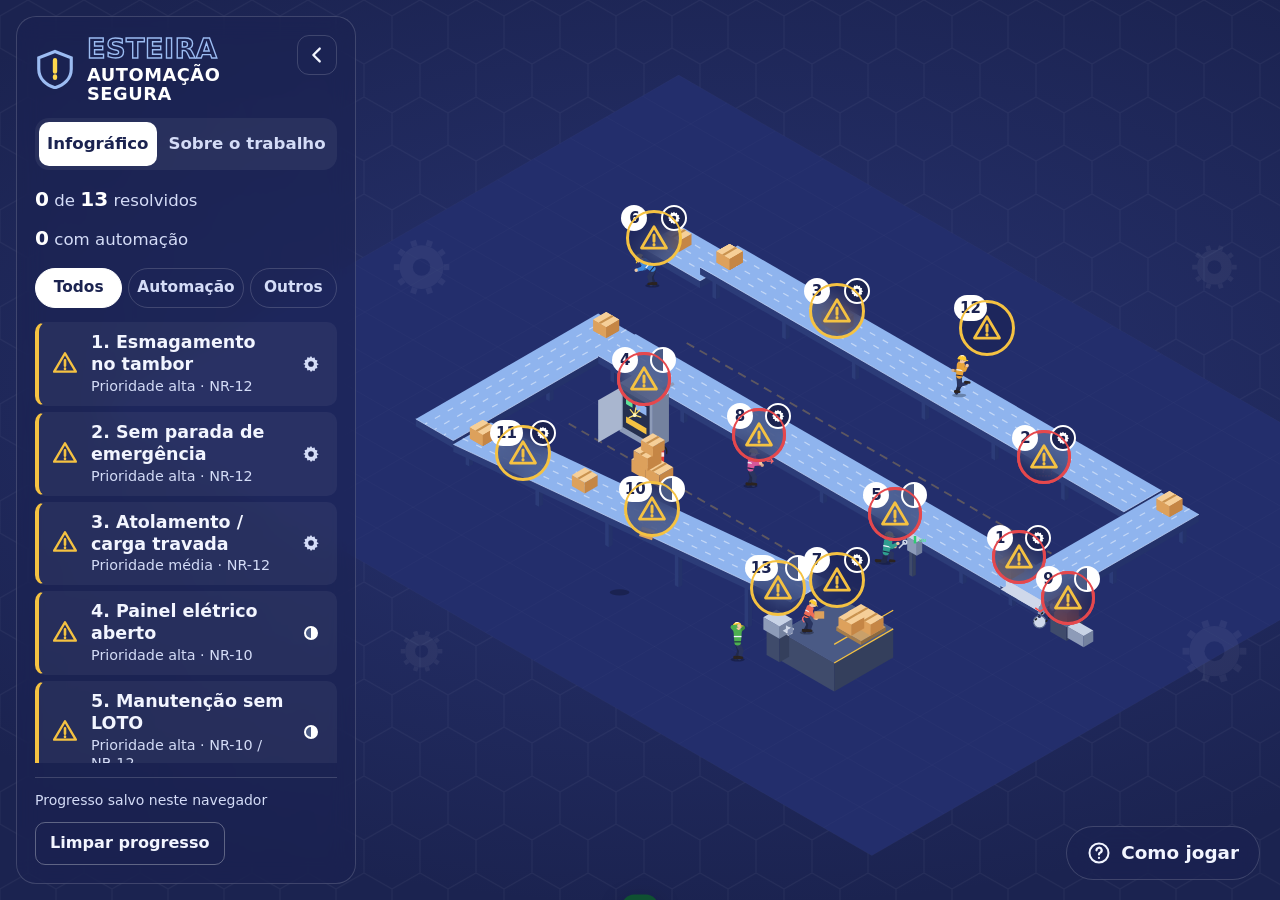
==== commit 72e57c3d: "Gaveta de NRs, vídeos como link, novas abas e alertas graves em vermelho - Gaveta "NRs" no modal (js" ====
--- a/index.html
+++ b/index.html
@@ -153,14 +153,15 @@
     <div class="modal-fundo" data-fechar></div>
     <div class="modal-caixa" role="dialog" aria-modal="true" aria-labelledby="modal-titulo">
       <header class="modal-topo">
-        <div class="modal-icone" id="modal-icone" aria-hidden="true"></div>
         <div class="modal-cab">
-          <div class="modal-tags" id="modal-tags"></div>
+          <div class="modal-icone" id="modal-icone" aria-hidden="true"></div>
           <h2 id="modal-titulo">Problema</h2>
-        </div>
-        <button type="button" class="modal-x" data-fechar aria-label="Fechar">×</button>
+          <button type="button" class="modal-x" data-fechar aria-label="Fechar">×</button>
+        </div>
+        <div class="modal-tags" id="modal-tags"></div>
       </header>
-      <nav class="abas" role="tablist">
+      <nav class="abas" role="tablist" data-ativa="video">
+        <span class="abas-glider" aria-hidden="true"></span>
         <button type="button" role="tab" class="aba" data-aba="video" aria-selected="true">O acidente</button>
         <button type="button" role="tab" class="aba" data-aba="caso" aria-selected="false">O caso</button>
         <button type="button" role="tab" class="aba" data-aba="solucao" aria-selected="false">Como resolvemos</button>
@@ -175,6 +176,16 @@
         <button type="button" class="btn-corrigir" id="btn-corrigir">Corrigir problema</button>
       </footer>
     </div>
+    <aside class="nr-gaveta" id="nr-gaveta" aria-labelledby="nr-titulo" hidden>
+      <header class="nr-topo">
+        <div>
+          <span class="nr-rotulo">Normas Regulamentadoras</span>
+          <h3 id="nr-titulo">NRs deste problema</h3>
+        </div>
+        <button type="button" class="modal-x" id="nr-fechar" aria-label="Fechar resumo das NRs">×</button>
+      </header>
+      <div class="nr-corpo" id="nr-corpo"></div>
+    </aside>
   </div>
 
   <div class="toast" id="toast" role="status" aria-live="polite"></div>
@@ -192,6 +203,7 @@
   </div>
 
   <script src="js/data.js"></script>
+  <script src="js/nrs.js"></script>
   <script src="js/humano.js"></script>
   <script src="js/iso.js"></script>
   <script src="js/scene.js"></script>
--- a/css/style.css
+++ b/css/style.css
@@ -272,6 +272,8 @@
 .pin .auto svg { width: 16px; height: 16px; }
 .pin .auto.parcial, .meia { background: linear-gradient(90deg, #4a5a85 50%, #fff 50%); }
 .meia { display: inline-block; width: 14px; height: 14px; border-radius: 50%; vertical-align: -2px; border: 2px solid #fff; }
+.pin.grave { border-color: var(--vermelho); border-width: 3px; }
+.pin.grave::after { border-color: var(--vermelho); }
 .pin.resolvido { border-color: var(--verde); color: var(--verde); }
 .pin.resolvido::after { display: none; }
 .pin.resolvido .pin-ic { animation: pop .5s ease-out; }
@@ -342,6 +344,9 @@
 .ajuda li { display: flex; align-items: center; gap: 10px; }
 .ajuda li .ic { display: grid; place-items: center; width: 34px; height: 34px; flex: 0 0 34px; }
 .ajuda li .ic svg { width: 26px; height: 26px; }
+.ajuda li .leg-pin { border-radius: 50%; border: 2.5px solid var(--amarelo); color: var(--amarelo); }
+.ajuda li .leg-pin svg { width: 20px; height: 20px; }
+.ajuda li .leg-pin.grave { border-color: var(--vermelho); }
 @media (max-width: 600px) {
   .btn-flutua { right: 12px; bottom: 12px; padding: 10px 16px; min-height: 50px; font-size: 1rem; }
   .btn-ajuda span { display: none; }
@@ -390,16 +395,27 @@
   .modal { align-items: center; padding: 16px; }
   .modal-caixa { max-width: 920px; border-radius: 20px; height: min(94vh, 880px); max-height: none; }
 }
-.modal-topo { flex-shrink: 0; display: flex; gap: 14px; align-items: flex-start; padding: 20px 24px 12px; }
+.modal-topo { flex-shrink: 0; padding: 18px 24px 12px; }
 .modal-icone { width: 52px; height: 52px; flex: 0 0 52px; }
 .modal-icone svg { width: 100%; height: 100%; }
-.modal-cab { flex: 1; min-width: 0; }
-.modal-cab h2 { margin: 8px 0 0; font-size: 1.5rem; line-height: 1.2; }
-.modal-tags { display: flex; flex-wrap: wrap; gap: 8px; }
-.tag { display: inline-flex; align-items: center; gap: 6px; font-size: .9rem; font-weight: 800; padding: 4px 12px; border-radius: 8px; background: rgba(255,255,255,.12); letter-spacing: .02em; }
+.modal-cab { display: flex; gap: 14px; align-items: center; }
+.modal-cab h2 { flex: 1; min-width: 0; margin: 0; font-size: 1.5rem; line-height: 1.2; }
+.modal-tags { display: flex; flex-wrap: wrap; align-items: center; gap: 8px; margin-top: 14px; padding-top: 12px; border-top: 1px solid var(--borda); }
+.tag { display: inline-flex; align-items: center; gap: 6px; height: 34px; box-sizing: border-box; font-size: .9rem; font-weight: 800; padding: 0 12px; border-radius: 8px; background: rgba(255,255,255,.12); letter-spacing: .02em; }
 .tag svg { width: 16px; height: 16px; }
-.tag.nr { background: var(--azul); color: #0e1640; }
-.tag.prioridade { font-size: 1rem; padding: 5px 14px; text-transform: uppercase; letter-spacing: .05em; }
+/* botão da NR, à direita das etiquetas */
+.btn-nr {
+  margin-left: auto; display: inline-flex; align-items: center; gap: 8px; height: 40px; padding: 0 12px 0 14px;
+  border: 2px solid var(--azul); border-radius: 12px; background: rgba(111,155,224,.12); color: #fff;
+  font: inherit; font-weight: 800; font-size: 1rem; cursor: pointer; white-space: nowrap;
+  transition: background .2s, color .2s;
+}
+.btn-nr svg { width: 20px; height: 20px; flex: 0 0 auto; }
+.btn-nr svg:last-child { width: 16px; height: 16px; transition: transform .25s; }
+.btn-nr:hover { background: rgba(111,155,224,.28); }
+.btn-nr[aria-expanded="true"] { background: var(--azul); color: #0e1640; }
+.btn-nr[aria-expanded="true"] svg:last-child { transform: rotate(180deg); }
+.tag.prioridade { font-size: 1rem; padding: 0 14px; text-transform: uppercase; letter-spacing: .05em; }
 .tag.alta { background: var(--vermelho); color: #fff; }
 .tag.media { background: var(--amarelo); color: #3a2a00; }
 .tag.baixa { background: var(--azul-claro); color: #0e1640; }
@@ -412,13 +428,80 @@
 .modal-x svg { width: 20px; height: 20px; }
 .modal-x:hover { background: rgba(255,255,255,.1); }
 
-.abas { flex-shrink: 0; display: flex; gap: 6px; padding: 0 24px; border-bottom: 1px solid var(--borda); overflow-x: auto; scrollbar-width: none; }
-.abas::-webkit-scrollbar { display: none; }
+/* gaveta de NRs */
+
+.nr-gaveta {
+  --gaveta-w: 420px;
+  position: absolute; z-index: 2; top: 0; right: 0; bottom: 0; width: min(var(--gaveta-w), 94vw);
+  display: flex; flex-direction: column;
+  background: var(--superficie); border-left: 1px solid var(--borda); box-shadow: var(--sombra);
+  animation: entra-dir .25s ease-out;
+}
+.nr-gaveta[hidden] { display: none; }
+@keyframes entra-dir { from { transform: translateX(40px); opacity: 0; } to { transform: none; opacity: 1; } }
+@media (min-width: 1100px) {
+  .modal.com-nr { padding-right: calc(420px + 32px); }
+  .nr-gaveta { top: 16px; right: 16px; bottom: 16px; border: 1px solid var(--borda); border-radius: 20px; }
+}
+.nr-topo { flex-shrink: 0; display: flex; justify-content: space-between; align-items: flex-start; gap: 12px; padding: 20px 20px 14px; border-bottom: 1px solid var(--borda); }
+.nr-topo h3 { margin: 4px 0 0; font-size: 1.3rem; }
+.nr-rotulo { color: var(--amarelo); font-weight: 800; font-size: .85rem; text-transform: uppercase; letter-spacing: .06em; }
+.nr-corpo { flex: 1; overflow-y: auto; padding: 16px 20px 24px; overscroll-behavior: contain; }
+.nr-intro { margin: 0 0 14px; color: var(--texto-2); font-size: .95rem; line-height: 1.45; }
+.nr-card { border: 1px solid var(--borda); border-radius: 14px; padding: 14px 16px; margin-bottom: 14px; background: rgba(255,255,255,.04); }
+.nr-cab { display: flex; align-items: center; gap: 10px; }
+.nr-cab b { font-size: 1.05rem; line-height: 1.25; }
+.nr-num { flex: 0 0 auto; background: var(--azul); color: #0e1640; font-weight: 900; font-size: 1rem; padding: 4px 10px; border-radius: 8px; }
+.nr-sobre { margin: 8px 0 10px; color: var(--texto-2); font-size: .95rem; line-height: 1.45; }
+.nr-aviso { margin: 0 0 10px; padding: 8px 10px; border-left: 4px solid var(--amarelo); background: rgba(245,194,66,.1); font-size: .9rem; line-height: 1.4; }
+.nr-itens { list-style: none; margin: 0 0 10px; padding: 0; display: grid; gap: 10px; }
+.nr-itens li { display: grid; grid-template-columns: auto minmax(0, 1fr); gap: 10px; font-size: 1.02rem; line-height: 1.45; }
+.nr-item { align-self: start; min-width: 5.4em; text-align: center; font-weight: 900; font-size: .9rem; padding: 3px 8px; border-radius: 6px; background: rgba(255,255,255,.12); font-variant-numeric: tabular-nums; }
+.nr-card a { color: var(--azul-claro); font-weight: 700; font-size: .95rem; }
+.nr-base .nr-num { background: var(--amarelo); color: #3a2a00; }
+.nr-hier { margin: 10px 0 0; padding-left: 1.4em; display: grid; gap: 4px; font-size: 1rem; }
+.nr-hier li::marker { font-weight: 900; color: var(--amarelo); }
+@media (max-width: 600px) {
+  .nr-topo { padding: 14px 16px 10px; }
+  .nr-corpo { padding: 12px 16px 20px; }
+  .nr-itens li { font-size: .95rem; }
+}
+
+/* abas: seletor de vidro com destaque que desliza até a aba ativa */
+.abas {
+  flex-shrink: 0; position: relative; display: flex; margin: 0 24px 6px; padding: 4px;
+  background: rgba(255,255,255,.06); border-radius: 1rem;
+  box-shadow: inset 1px 1px 4px rgba(255,255,255,.2), inset -1px -1px 6px rgba(0,0,0,.3), 0 4px 12px rgba(0,0,0,.15);
+}
+@supports ((backdrop-filter: blur(1px)) or (-webkit-backdrop-filter: blur(1px))) {
+  .abas { -webkit-backdrop-filter: blur(12px); backdrop-filter: blur(12px); }
+}
 .aba {
-  border: 0; background: none; padding: 12px 16px; cursor: pointer; color: var(--texto-2);
-  border-bottom: 4px solid transparent; white-space: nowrap; font-weight: 800; font-size: 1.05rem;
-}
-.aba[aria-selected="true"] { color: #fff; border-bottom-color: var(--amarelo); }
+  position: relative; z-index: 2; flex: 1; min-width: 0; display: flex; align-items: center; justify-content: center;
+  border: 0; background: none; padding: 12px 10px; cursor: pointer; border-radius: .8rem;
+  color: var(--texto-2); font-weight: 800; font-size: 1.05rem; letter-spacing: .3px; text-align: center; line-height: 1.15;
+  transition: color .3s ease-in-out;
+}
+.aba:hover { color: #fff; }
+.aba[aria-selected="true"] { color: #fff; }
+.abas-glider {
+  position: absolute; z-index: 1; top: 4px; bottom: 4px; left: 4px; width: calc((100% - 8px) / 3);
+  border-radius: .8rem; transition: transform .5s cubic-bezier(.37, 1.95, .66, .56), background .4s, box-shadow .4s;
+  background: linear-gradient(135deg, rgba(229,72,77,.35), var(--vermelho));
+  box-shadow: 0 0 18px rgba(229,72,77,.5), 0 0 10px rgba(255,190,190,.4) inset;
+}
+.abas[data-ativa="caso"] .abas-glider {
+  transform: translateX(100%);
+  background: linear-gradient(135deg, rgba(245,194,66,.35), var(--amarelo));
+  box-shadow: 0 0 18px rgba(245,194,66,.5), 0 0 10px rgba(255,235,150,.4) inset;
+}
+.abas[data-ativa="solucao"] .abas-glider {
+  transform: translateX(200%);
+  background: linear-gradient(135deg, rgba(46,204,113,.35), var(--verde));
+  box-shadow: 0 0 18px rgba(46,204,113,.5), 0 0 10px rgba(190,255,215,.4) inset;
+}
+.abas[data-ativa="caso"] .aba[aria-selected="true"] { color: #2a1f00; }
+.abas[data-ativa="solucao"] .aba[aria-selected="true"] { color: #062b16; }
 .modal-corpo { overflow-y: auto; padding: 20px 24px 28px; flex: 1; -webkit-overflow-scrolling: touch; overscroll-behavior: contain; }
 .painel-aba { animation: aparece .25s; }
 .modal-rodape {
@@ -427,13 +510,16 @@
 }
 .modal-rodape .btn-sec { white-space: nowrap; font-size: 1rem; }
 @media (max-width: 600px) {
-  .modal-topo { padding: 14px 16px 8px; gap: 10px; }
+  .modal-topo { padding: 12px 16px 8px; }
+  .modal-cab { gap: 10px; }
+  .modal-tags { margin-top: 10px; padding-top: 8px; gap: 6px; }
+  .btn-nr { height: 36px; font-size: .9rem; padding: 0 10px; }
   .modal-icone { width: 36px; height: 36px; flex-basis: 36px; }
-  .modal-cab h2 { font-size: 1.15rem; margin-top: 6px; }
-  .tag { font-size: .78rem; padding: 3px 9px; }
+  .modal-cab h2 { font-size: 1.15rem; }
+  .tag { font-size: .78rem; height: 28px; padding: 0 9px; }
   .tag.prioridade { font-size: .82rem; }
-  .abas { padding: 0 8px; gap: 0; }
-  .aba { padding: 10px 10px; font-size: .95rem; }
+  .abas { margin: 0 16px 4px; }
+  .aba { padding: 9px 6px; font-size: .9rem; }
   .modal-corpo { padding: 16px 16px 22px; }
   .modal-rodape { padding: 10px 16px calc(10px + env(safe-area-inset-bottom)); }
 }
@@ -455,36 +541,23 @@
 .anim-ctrl button:hover { background: rgba(255,255,255,.1); }
 .anim-ctrl svg { width: 18px; height: 18px; }
 
-.video-card { background: #141b45; border: 1px solid var(--borda); border-radius: 14px; overflow: hidden; }
-.video-fachada {
-  position: relative; display: block; width: 100%; aspect-ratio: 16 / 9; border: 0; padding: 0; cursor: pointer;
-  background: #0d1230 center / cover no-repeat; overflow: hidden;
-}
-/* prévia animada: 3 quadros do próprio vídeo trocando, como um GIF */
-.video-fachada .quadro { position: absolute; inset: 0; background: center / cover no-repeat; opacity: 0; animation: quadros 3s steps(1) infinite; }
-.video-fachada .quadro.q2 { animation-delay: 1s; }
-.video-fachada .quadro.q3 { animation-delay: 2s; }
-@keyframes quadros { 0% { opacity: 1; } 33.33% { opacity: 0; } 100% { opacity: 0; } }
-.video-fachada .play {
-  position: absolute; left: 50%; top: 50%; width: 76px; height: 54px; transform: translate(-50%, -50%);
-  display: grid; place-items: center; border-radius: 14px; background: var(--vermelho);
-}
-.video-fachada .play svg { width: 28px; height: 28px; }
-.video-fachada .selo-real {
-  position: absolute; left: 10px; top: 10px; display: inline-flex; align-items: center; gap: 6px;
-  background: var(--vermelho); color: #fff; font-size: .82rem; font-weight: 800; letter-spacing: .06em; text-transform: uppercase;
-  padding: 4px 10px; border-radius: 6px;
-}
-.video-fachada .selo-real.situacao { background: var(--amarelo); color: #2a1f00; }
-.video-fachada .selo-real i { width: 8px; height: 8px; border-radius: 50%; background: currentColor; animation: blink 1s steps(2, start) infinite; }
-.video-fachada.externo::after {
-  content: "abre no YouTube"; position: absolute; right: 10px; top: 10px; font-size: .78rem; background: rgba(0,0,0,.7); padding: 3px 8px; border-radius: 6px; color: #fff;
-}
-.video-aviso { margin: 0; padding: 8px 16px; background: rgba(229,72,77,.15); color: #ffc9cb; font-size: .9rem; font-weight: 600; }
-.video-card iframe { display: block; width: 100%; aspect-ratio: 16 / 9; border: 0; }
-.video-info { padding: 12px 16px; font-size: 1rem; line-height: 1.4; display: flex; flex-wrap: wrap; align-items: center; gap: 6px 12px; }
-.video-info a { font-size: .9rem; margin-left: auto; }
+.video-link {
+  display: flex; align-items: center; gap: 16px; padding: 14px 16px; text-decoration: none; color: inherit;
+  background: #141b45; border: 1px solid var(--borda); border-radius: 14px;
+}
+.video-link:hover { background: #1a2256; border-color: var(--azul-claro); }
+.video-link .play { flex: 0 0 auto; display: grid; place-items: center; width: 56px; height: 40px; border-radius: 10px; background: var(--vermelho); color: #fff; }
+.video-link .play svg { width: 22px; height: 22px; }
+.video-info { display: flex; flex-direction: column; align-items: flex-start; gap: 4px; min-width: 0; font-size: 1.05rem; line-height: 1.35; }
 .video-titulo { font-weight: 800; color: #fff; }
+.video-abre { display: inline-flex; align-items: center; gap: 6px; color: var(--azul-claro); font-size: .92rem; font-weight: 700; }
+.video-abre svg { width: 16px; height: 16px; }
+.selo-real {
+  display: inline-block; background: var(--vermelho); color: #fff; font-size: .78rem; font-weight: 800;
+  letter-spacing: .06em; text-transform: uppercase; padding: 3px 8px; border-radius: 6px;
+}
+.selo-real.situacao { background: var(--amarelo); color: #2a1f00; }
+.video-aviso { margin: 8px 0 0; color: #ffc9cb; font-size: .9rem; font-weight: 600; }
 
 .ref-card { background: #141b45; border: 1px solid var(--borda); border-left: 4px solid var(--amarelo); border-radius: 12px; padding: 16px 18px; margin-bottom: 14px; }
 .ref-card.caso { border-left-color: var(--vermelho); }
@@ -555,5 +628,4 @@
 @media (prefers-reduced-motion: reduce) {
   *, *::before, *::after { animation-duration: .001s !important; animation-iteration-count: 1 !important; transition: none !important; }
   .mover { opacity: 1 !important; animation: none !important; }
-  .video-fachada .quadro { display: none; }
-}
+}
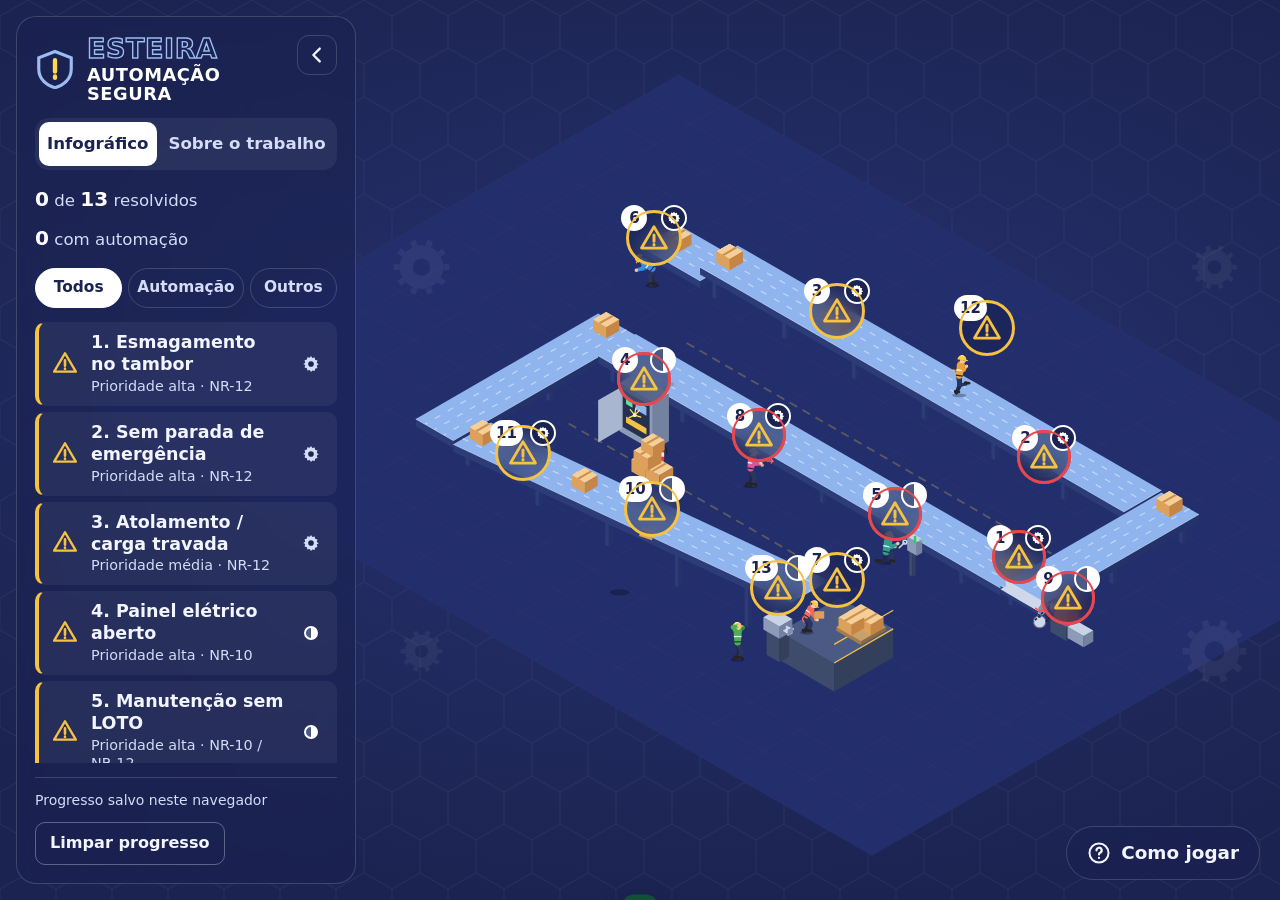
==== commit 43ebda04: "Apresentação em slides do trabalho - apresentacao.html: 18 slides 16:9 organizados pelas cinco pergu" ====
--- a/index.html
+++ b/index.html
@@ -130,7 +130,8 @@
       <article class="cartao cartao-meio">
         <h3>Equipe</h3>
         <p>Centro de Educação Profissional "Dario Geraldo Salles" · Disciplina: Segurança e Higiene do Trabalho</p>
-        <p>Equipe: [Nome 1], [Nome 2], [Nome 3], [Nome 4] · Processo escolhido: Esteira Automatizada</p>
+        <p>Equipe: Lucas Pereira Ramos, Jean Henrique Moraes Boeing e Vitor Hugo Alves · Processo escolhido: Esteira Automatizada</p>
+        <p><a href="apresentacao.html">Abrir a apresentação em slides</a></p>
         <p class="nota">Referências completas de cada problema estão no modal (aba "O caso") e em <code>docs/problemas.md</code> no repositório.</p>
       </article>
       <article class="cartao cartao-largo">
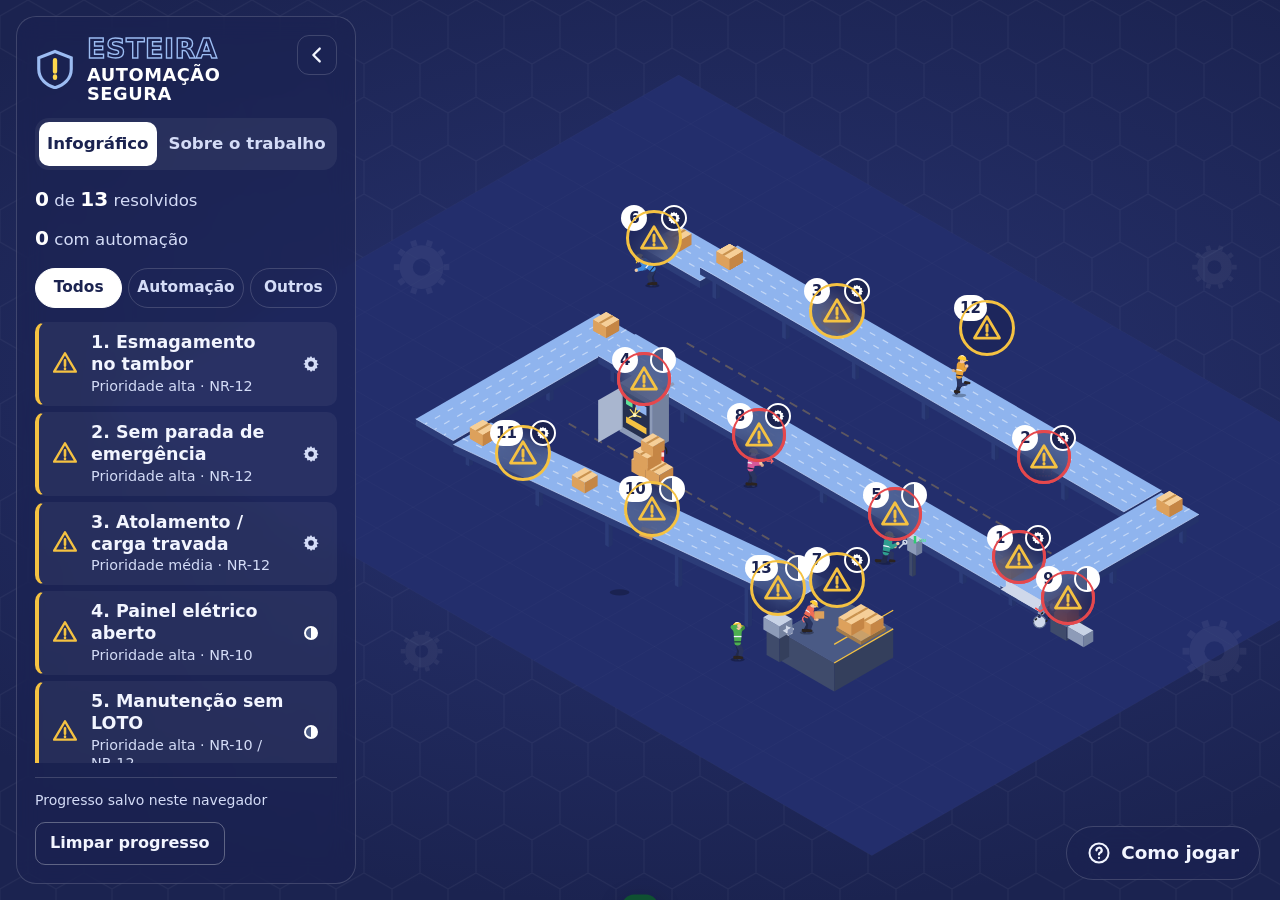
==== commit 6a493f01: "Rafael na equipe e listas de texto em um passo só - Rafael Josué Velain na capa, no slide final e no" ====
--- a/index.html
+++ b/index.html
@@ -130,7 +130,7 @@
       <article class="cartao cartao-meio">
         <h3>Equipe</h3>
         <p>Centro de Educação Profissional "Dario Geraldo Salles" · Disciplina: Segurança e Higiene do Trabalho</p>
-        <p>Equipe: Lucas Pereira Ramos, Jean Henrique Moraes Boeing e Vitor Hugo Alves · Processo escolhido: Esteira Automatizada</p>
+        <p>Equipe: Lucas Pereira Ramos, Jean Henrique Moraes Boeing, Vitor Hugo Alves e Rafael Josué Velain · Processo escolhido: Esteira Automatizada</p>
         <p><a href="apresentacao.html">Abrir a apresentação em slides</a></p>
         <p class="nota">Referências completas de cada problema estão no modal (aba "O caso") e em <code>docs/problemas.md</code> no repositório.</p>
       </article>
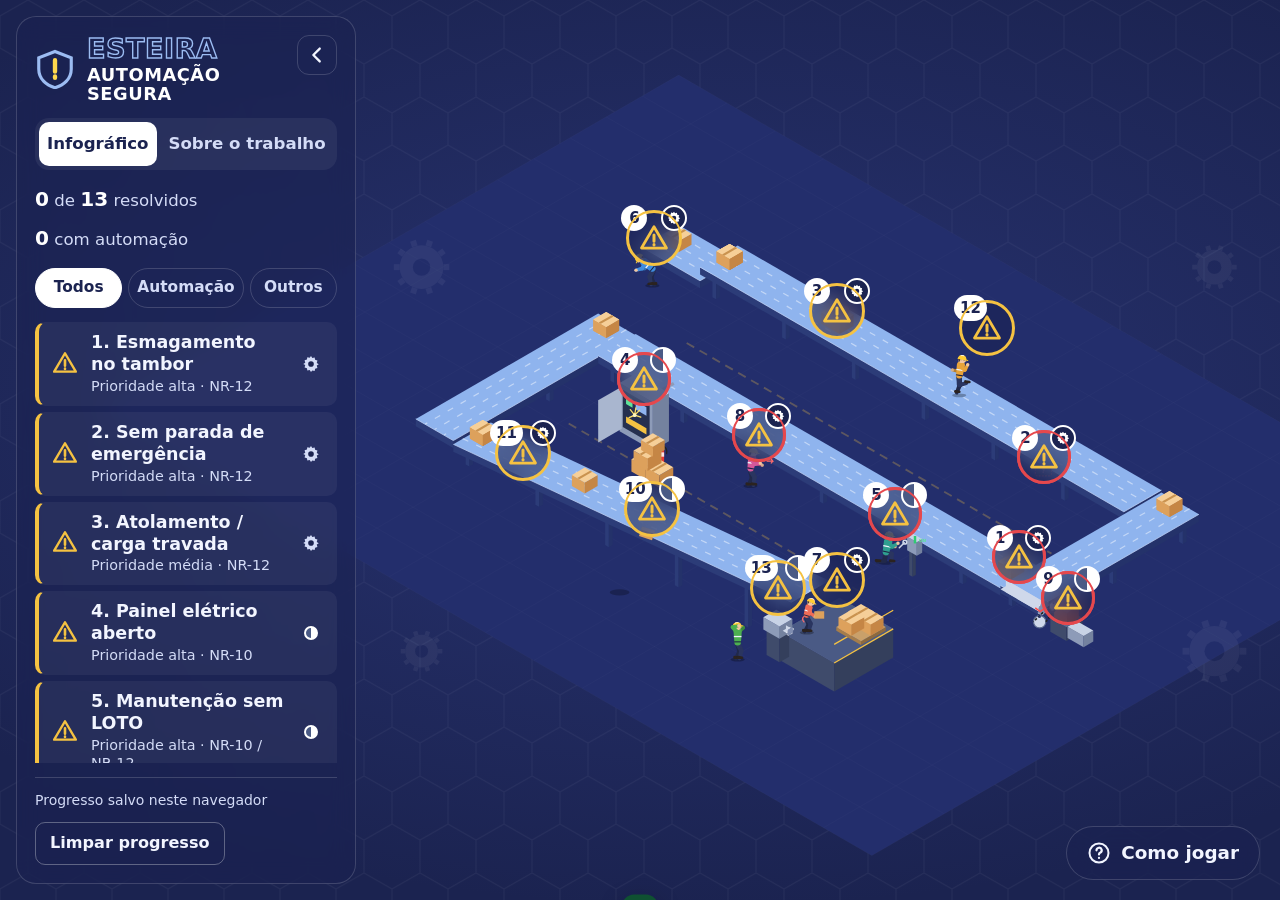
==== commit 9479f039: "Apresentação em 5 partes iguais, sem o problema escondido - Problema escondido sai de todos os slide" ====
--- a/index.html
+++ b/index.html
@@ -130,7 +130,7 @@
       <article class="cartao cartao-meio">
         <h3>Equipe</h3>
         <p>Centro de Educação Profissional "Dario Geraldo Salles" · Disciplina: Segurança e Higiene do Trabalho</p>
-        <p>Equipe: Lucas Pereira Ramos, Jean Henrique Moraes Boeing, Vitor Hugo Alves e Rafael Josué Velain · Processo escolhido: Esteira Automatizada</p>
+        <p>Equipe: Lucas Pereira Ramos, Jean Henrique Moraes Boeing, Vitor Hugo Alves, Rafael Josué Velain e Kauan Mikael · Processo escolhido: Esteira Automatizada</p>
         <p><a href="apresentacao.html">Abrir a apresentação em slides</a></p>
         <p class="nota">Referências completas de cada problema estão no modal (aba "O caso") e em <code>docs/problemas.md</code> no repositório.</p>
       </article>
